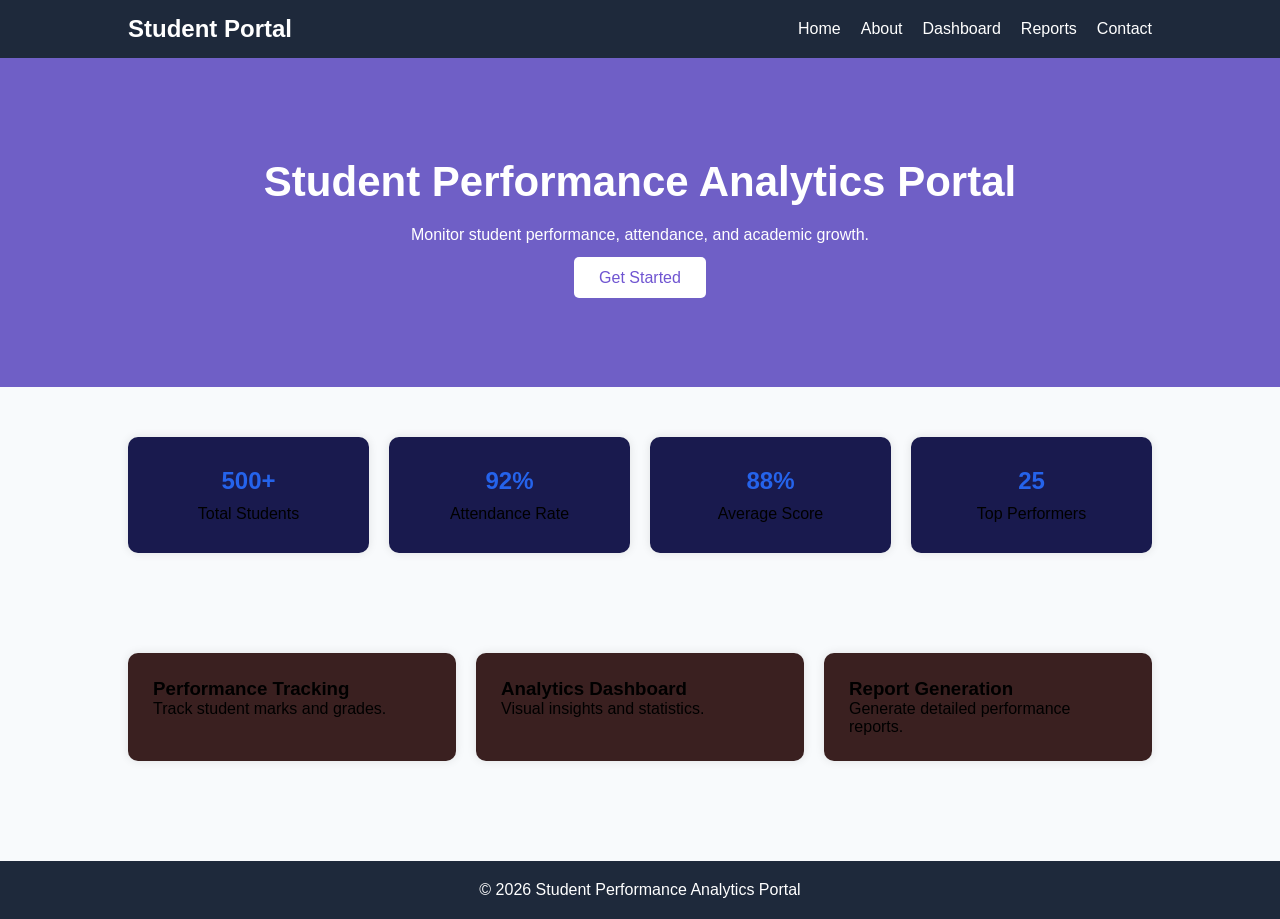
==== index.html @ edb5dfe8 "first commit" ====
<!DOCTYPE html>
<html lang="en">
<head>
<meta charset="UTF-8">
<meta name="viewport" content="width=device-width, initial-scale=1.0">
<title>Student Performance Analytics Portal</title>

<link rel="stylesheet" href="css/style.css">
</head>
<body>

<nav class="navbar">
    <div class="logo">Student Portal</div>

    <ul class="nav-links" id="navLinks">
        <li><a href="index.html">Home</a></li>
        <li><a href="about.html">About</a></li>
        <li><a href="dashboard.html">Dashboard</a></li>
        <li><a href="reports.html">Reports</a></li>
        <li><a href="contact.html">Contact</a></li>
    </ul>

    <div class="menu-toggle" onclick="toggleMenu()">
        ☰
    </div>
</nav>

<section class="hero">
    <h1>Student Performance Analytics Portal</h1>
    <p>Monitor student performance, attendance, and academic growth.</p>
    <a href="dashboard.html" class="btn">Get Started</a>
</section>

<section class="stats">
    <div class="card">
        <h2>500+</h2>
        <p>Total Students</p>
    </div>

    <div class="card">
        <h2>92%</h2>
        <p>Attendance Rate</p>
    </div>

    <div class="card">
        <h2>88%</h2>
        <p>Average Score</p>
    </div>

    <div class="card">
        <h2>25</h2>
        <p>Top Performers</p>
    </div>
</section>

<section class="features">

    <div class="feature-box">
        <h3>Performance Tracking</h3>
        <p>Track student marks and grades.</p>
    </div>

    <div class="feature-box">
        <h3>Analytics Dashboard</h3>
        <p>Visual insights and statistics.</p>
    </div>

    <div class="feature-box">
        <h3>Report Generation</h3>
        <p>Generate detailed performance reports.</p>
    </div>

</section>

<footer>
    <p>© 2026 Student Performance Analytics Portal</p>
</footer>

<script src="js/script.js"></script>

</body>
</html>
---- css/style.css ----
*{
    margin:0;
    padding:0;
    box-sizing:border-box;
    font-family:Arial, sans-serif;
}

body{
    background:#f8fafc;
}

.navbar{
    display:flex;
    justify-content:space-between;
    align-items:center;
    padding:15px 10%;
    background:#1e293b;
}

.logo{
    color:white;
    font-size:24px;
    font-weight:bold;
}

.nav-links{
    display:flex;
    list-style:none;
}

.nav-links li{
    margin-left:20px;
}

.nav-links a{
    color:white;
    text-decoration:none;
}

.menu-toggle{
    display:none;
    color:white;
    font-size:28px;
    cursor:pointer;
}

.hero{
    text-align:center;
    padding:100px 20px;
    background:#6f5fc6;
    color:white;
}

.hero h1{
    font-size:42px;
    margin-bottom:20px;
}

.hero p{
    margin-bottom:25px;
}

.btn{
    background:white;
    color:#6f54d1;
    padding:12px 25px;
    border-radius:5px;
    text-decoration:none;
}

.stats{
    display:grid;
    grid-template-columns:repeat(auto-fit,minmax(220px,1fr));
    gap:20px;
    padding:50px 10%;
}

.card{
    background:rgb(25, 26, 78);
    padding:30px;
    text-align:center;
    border-radius:10px;
    box-shadow:0 0 10px rgba(0,0,0,0.1);
}

.card h2{
    color:#2563eb;
    margin-bottom:10px;
}

.features{
    display:grid;
    grid-template-columns:repeat(auto-fit,minmax(250px,1fr));
    gap:20px;
    padding:50px 10%;
}

.feature-box{
    background:rgb(58, 32, 32);
    padding:25px;
    border-radius:10px;
    box-shadow:0 0 10px rgba(0,0,0,0.1);
}

footer{
    background:#1e293b;
    color:white;
    text-align:center;
    padding:20px;
    margin-top:50px;
}

table{
    width:100%;
    border-collapse:collapse;
    margin-top:20px;
}

table th,
table td{
    border:1px solid #ddd;
    padding:12px;
}

table th{
    background:#2563eb;
    color:white;
}

.form-container{
    width:90%;
    max-width:600px;
    margin:30px auto;
    background:white;
    padding:30px;
    border-radius:10px;
}

input,
textarea,
select{
    width:100%;
    padding:10px;
    margin:10px 0;
}

button{
    background:#381a68;
    color:white;
    border:none;
    padding:12px 20px;
    cursor:pointer;
}

.dashboard-cards{
    display:grid;
    grid-template-columns:repeat(auto-fit,minmax(200px,1fr));
    gap:20px;
    padding:30px;
}

.dashboard-card{
    background:white;
    padding:25px;
    border-radius:10px;
    text-align:center;
    box-shadow:0 0 10px rgba(0,0,0,0.1);
}

@media(max-width:768px){

    .nav-links{
        display:none;
        flex-direction:column;
        position:absolute;
        top:60px;
        left:0;
        width:100%;
        background:#1e293b;
    }

    .nav-links.active{
        display:flex;
    }

    .nav-links li{
        margin:15px 0;
        text-align:center;
    }

    .menu-toggle{
        display:block;
    }

    .hero h1{
        font-size:30px;
    }
}
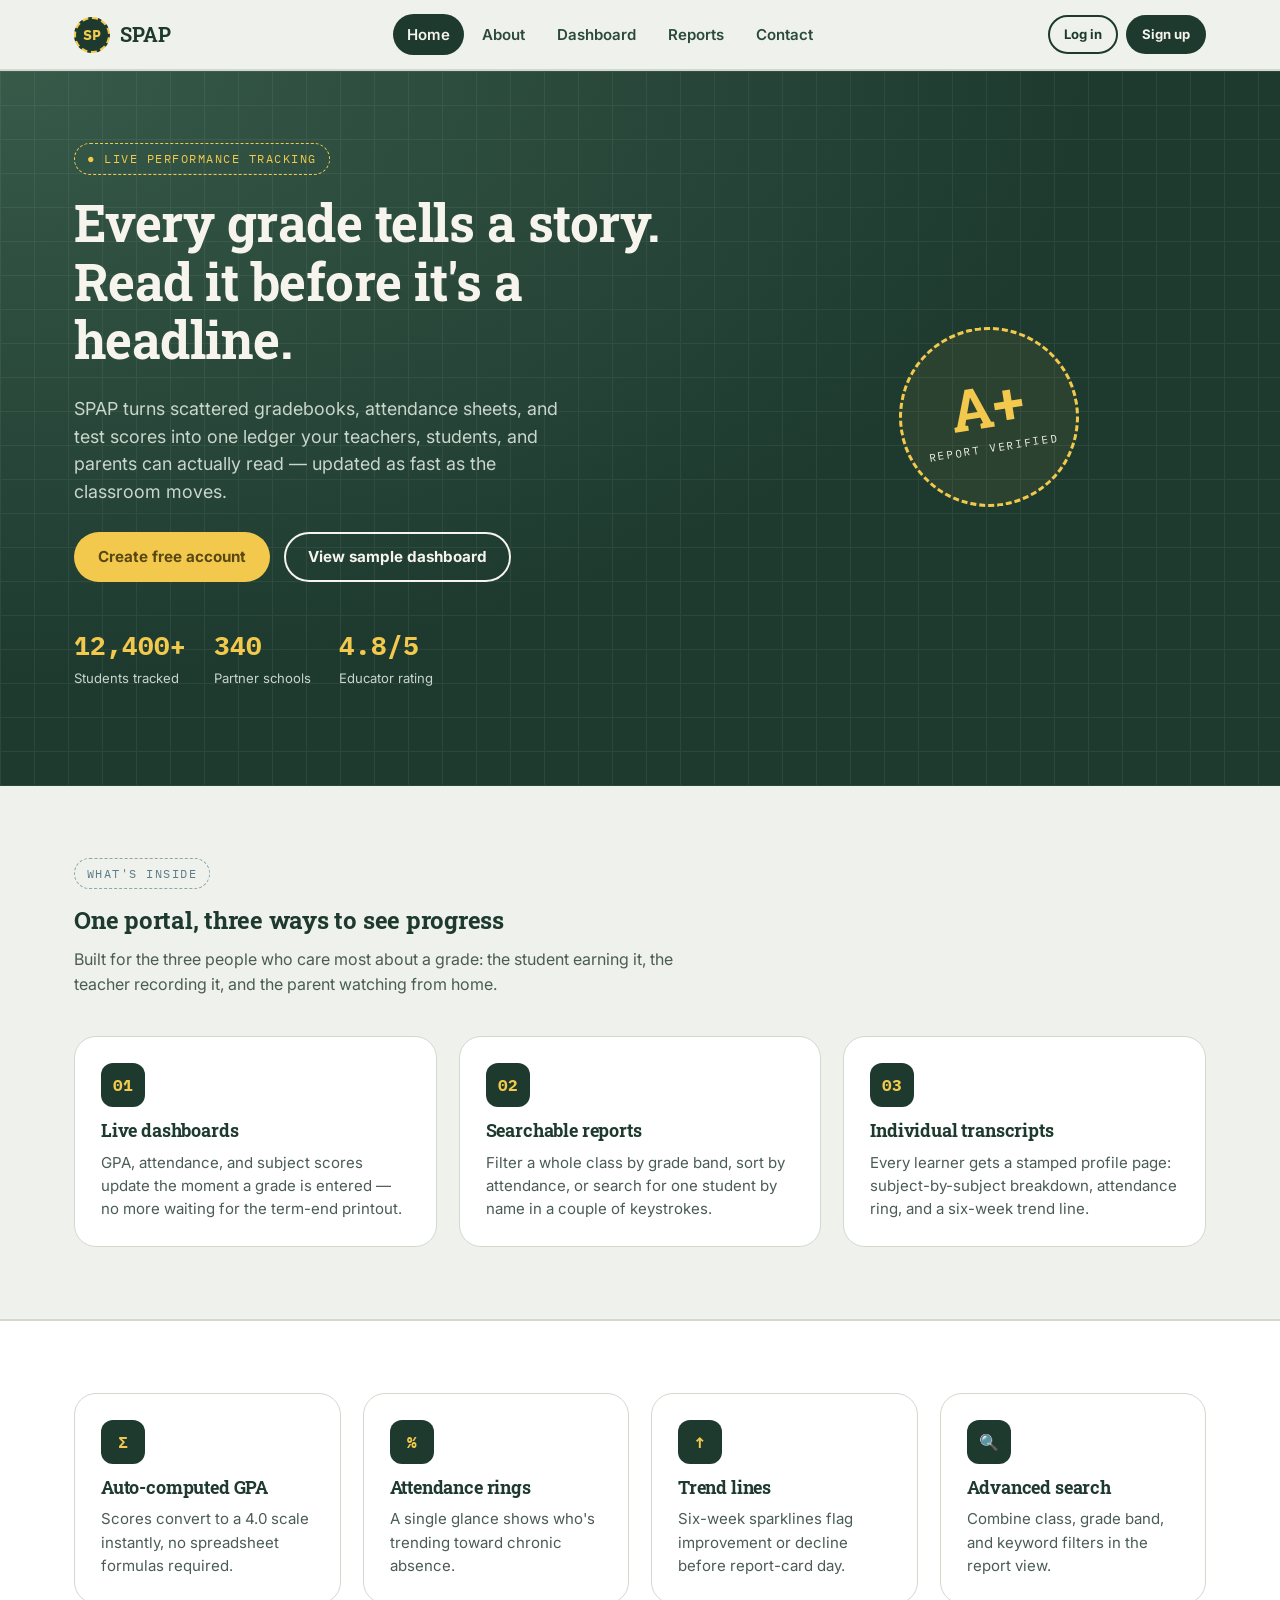
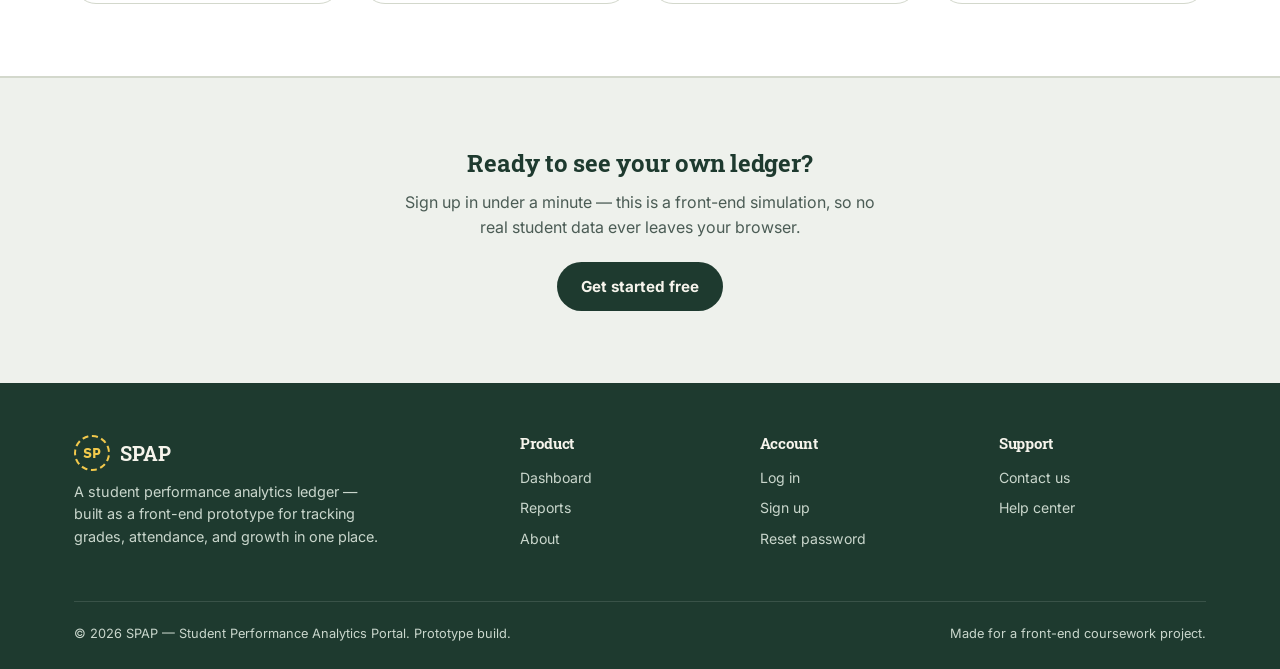
==== commit f350a711: "add git push commands for initial setup" ====
--- a/index.html
+++ b/index.html
@@ -3,80 +3,475 @@
 <head>
 <meta charset="UTF-8">
 <meta name="viewport" content="width=device-width, initial-scale=1.0">
-<title>Student Performance Analytics Portal</title>
-
-<link rel="stylesheet" href="css/style.css">
+<title>SPAP — Student Performance Analytics Portal</title>
+<link rel="preconnect" href="https://fonts.googleapis.com">
+<link href="https://fonts.googleapis.com/css2?family=Roboto+Slab:wght@500;700&family=Inter:wght@400;500;600;700&family=IBM+Plex+Mono:wght@500;700&display=swap" rel="stylesheet">
+<link rel="stylesheet" href="style.css">
 </head>
 <body>
 
-<nav class="navbar">
-    <div class="logo">Student Portal</div>
-
-    <ul class="nav-links" id="navLinks">
-        <li><a href="index.html">Home</a></li>
-        <li><a href="about.html">About</a></li>
-        <li><a href="dashboard.html">Dashboard</a></li>
-        <li><a href="reports.html">Reports</a></li>
-        <li><a href="contact.html">Contact</a></li>
+<!-- ============================== NAV ============================== -->
+<nav class="site-nav">
+  <div class="nav-inner">
+    <a href="#/home" class="brand"><span class="brand-mark">SP</span> SPAP</a>
+
+    <ul class="nav-links" id="nav-links">
+      <li><a href="#/home" data-route="home">Home</a></li>
+      <li><a href="#/about" data-route="about">About</a></li>
+      <li><a href="#/dashboard" data-route="dashboard">Dashboard</a></li>
+      <li><a href="#/report" data-route="report">Reports</a></li>
+      <li><a href="#/contact" data-route="contact">Contact</a></li>
     </ul>
 
-    <div class="menu-toggle" onclick="toggleMenu()">
-        ☰
-    </div>
+    <div class="nav-actions">
+      <div class="nav-user" id="nav-user" style="display:none;">
+        <div class="nav-avatar" id="nav-avatar-initials">DU</div>
+        <span style="font-weight:600; font-size:.9rem;">Hi, <span id="nav-user-name">Student</span></span>
+        <button class="btn btn-outline btn-sm" id="logout-btn">Log out</button>
+      </div>
+      <div id="nav-guest" style="display:flex; gap:8px;">
+        <a href="#/login" class="btn btn-outline btn-sm">Log in</a>
+        <a href="#/register" class="btn btn-dark btn-sm">Sign up</a>
+      </div>
+      <button class="hamburger" id="hamburger-btn" aria-label="Toggle menu"><span></span><span></span><span></span></button>
+    </div>
+  </div>
 </nav>
 
-<section class="hero">
-    <h1>Student Performance Analytics Portal</h1>
-    <p>Monitor student performance, attendance, and academic growth.</p>
-    <a href="dashboard.html" class="btn">Get Started</a>
-</section>
-
-<section class="stats">
-    <div class="card">
-        <h2>500+</h2>
-        <p>Total Students</p>
-    </div>
-
-    <div class="card">
-        <h2>92%</h2>
-        <p>Attendance Rate</p>
-    </div>
-
-    <div class="card">
-        <h2>88%</h2>
-        <p>Average Score</p>
-    </div>
-
-    <div class="card">
-        <h2>25</h2>
-        <p>Top Performers</p>
-    </div>
-</section>
-
-<section class="features">
-
-    <div class="feature-box">
-        <h3>Performance Tracking</h3>
-        <p>Track student marks and grades.</p>
-    </div>
-
-    <div class="feature-box">
-        <h3>Analytics Dashboard</h3>
-        <p>Visual insights and statistics.</p>
-    </div>
-
-    <div class="feature-box">
-        <h3>Report Generation</h3>
-        <p>Generate detailed performance reports.</p>
-    </div>
-
-</section>
-
-<footer>
-    <p>© 2026 Student Performance Analytics Portal</p>
+<main>
+
+<!-- ============================== HOME ============================== -->
+<section class="view" id="view-home">
+  <div class="hero">
+    <div class="container hero-inner">
+      <div>
+        <span class="eyebrow">● Live performance tracking</span>
+        <h1>Every grade tells a story.<br>Read it before it's a headline.</h1>
+        <p class="lead">SPAP turns scattered gradebooks, attendance sheets, and test scores into one ledger your teachers, students, and parents can actually read — updated as fast as the classroom moves.</p>
+        <div class="hero-cta">
+          <a href="#/register" class="btn btn-primary">Create free account</a>
+          <a href="#/dashboard" class="btn btn-outline light">View sample dashboard</a>
+        </div>
+        <div class="hero-stats">
+          <div class="hero-stat"><b>12,400+</b><span>Students tracked</span></div>
+          <div class="hero-stat"><b>340</b><span>Partner schools</span></div>
+          <div class="hero-stat"><b>4.8/5</b><span>Educator rating</span></div>
+        </div>
+      </div>
+      <div>
+        <div class="stamp"><b>A+</b><span>Report Verified</span></div>
+      </div>
+    </div>
+  </div>
+
+  <section class="section">
+    <div class="container">
+      <div class="section-head">
+        <span class="eyebrow">What's inside</span>
+        <h2>One portal, three ways to see progress</h2>
+        <p style="color:#4B5C55;">Built for the three people who care most about a grade: the student earning it, the teacher recording it, and the parent watching from home.</p>
+      </div>
+      <div class="grid grid-3">
+        <div class="card">
+          <div class="icon-badge">01</div>
+          <h3>Live dashboards</h3>
+          <p>GPA, attendance, and subject scores update the moment a grade is entered — no more waiting for the term-end printout.</p>
+        </div>
+        <div class="card">
+          <div class="icon-badge">02</div>
+          <h3>Searchable reports</h3>
+          <p>Filter a whole class by grade band, sort by attendance, or search for one student by name in a couple of keystrokes.</p>
+        </div>
+        <div class="card">
+          <div class="icon-badge">03</div>
+          <h3>Individual transcripts</h3>
+          <p>Every learner gets a stamped profile page: subject-by-subject breakdown, attendance ring, and a six-week trend line.</p>
+        </div>
+      </div>
+    </div>
+  </section>
+
+  <section class="section section-alt">
+    <div class="container">
+      <div class="grid grid-4">
+        <div class="card"><div class="icon-badge">Σ</div><h3>Auto-computed GPA</h3><p>Scores convert to a 4.0 scale instantly, no spreadsheet formulas required.</p></div>
+        <div class="card"><div class="icon-badge">%</div><h3>Attendance rings</h3><p>A single glance shows who's trending toward chronic absence.</p></div>
+        <div class="card"><div class="icon-badge">↑</div><h3>Trend lines</h3><p>Six-week sparklines flag improvement or decline before report-card day.</p></div>
+        <div class="card"><div class="icon-badge">🔍</div><h3>Advanced search</h3><p>Combine class, grade band, and keyword filters in the report view.</p></div>
+      </div>
+    </div>
+  </section>
+
+  <section class="section">
+    <div class="container text-center">
+      <h2>Ready to see your own ledger?</h2>
+      <p style="color:#4B5C55; max-width:50ch; margin:0 auto 22px;">Sign up in under a minute — this is a front-end simulation, so no real student data ever leaves your browser.</p>
+      <a href="#/register" class="btn btn-dark">Get started free</a>
+    </div>
+  </section>
+</section>
+
+<!-- ============================== ABOUT ============================== -->
+<section class="view" id="view-about">
+  <div class="about-hero">
+    <div class="container">
+      <span class="eyebrow">About SPAP</span>
+      <h1 style="max-width:20ch;">Built by people who were tired of report cards arriving too late to matter</h1>
+      <p style="color:var(--chalk-dim); max-width:56ch;">SPAP started as a classroom spreadsheet that grew up. Today it's a lightweight analytics layer schools use to turn raw scores into a running conversation about student growth.</p>
+    </div>
+  </div>
+
+  <section class="section">
+    <div class="container grid grid-2">
+      <div>
+        <span class="badge-eyebrow">Our approach</span>
+        <h2>Three principles guide every feature</h2>
+        <div class="value-row"><span class="num">01</span><div><h3 style="margin-bottom:4px;">Show, don't archive</h3><p style="margin:0;color:#4B5C55;">Data that only lives in a filing cabinet can't help anyone. Every score surfaces somewhere a teacher or student will actually look.</p></div></div>
+        <div class="value-row"><span class="num">02</span><div><h3 style="margin-bottom:4px;">Context over raw numbers</h3><p style="margin:0;color:#4B5C55;">An 82% means little alone. Trend lines and class rank give every score a story.</p></div></div>
+        <div class="value-row"><span class="num">03</span><div><h3 style="margin-bottom:4px;">Private by default</h3><p style="margin:0;color:#4B5C55;">This prototype keeps everything in your own browser's local storage — nothing is sent anywhere.</p></div></div>
+      </div>
+      <div>
+        <span class="badge-eyebrow">How the ledger came together</span>
+        <h2>Project timeline</h2>
+        <ul class="timeline">
+          <li><strong>Week 1 — Structure.</strong> Static layouts for home, about, dashboard, reports, and contact.</li>
+          <li><strong>Week 2 — Interaction.</strong> Working login form, validated inputs, dynamic cards, searchable tables.</li>
+          <li><strong>Week 3 — Depth.</strong> Registration, password recovery, per-student profiles, sorting, and animation polish.</li>
+        </ul>
+      </div>
+    </div>
+  </section>
+
+  <section class="section section-alt">
+    <div class="container grid grid-3">
+      <div class="card"><div class="icon-badge">🎓</div><h3>For students</h3><p>See exactly where a grade stands and which subject needs the next study session.</p></div>
+      <div class="card"><div class="icon-badge">🧑‍🏫</div><h3>For teachers</h3><p>Spot the whole class's trend at a glance instead of scrolling a spreadsheet.</p></div>
+      <div class="card"><div class="icon-badge">👪</div><h3>For families</h3><p>A shared, always-current view replaces the once-a-term phone call home.</p></div>
+    </div>
+  </section>
+</section>
+
+<!-- ============================== DASHBOARD ============================== -->
+<section class="view" id="view-dashboard">
+  <div class="container">
+    <div class="page-header">
+      <div>
+        <span class="badge-eyebrow">Student dashboard</span>
+        <h1>Welcome back, <span id="dash-welcome-name">Student</span></h1>
+        <p class="sub">Here's how this term is tracking so far.</p>
+      </div>
+      <div class="grade-stamp" id="dash-grade-stamp">A</div>
+    </div>
+
+    <div class="grid grid-4" id="dash-stat-grid"></div>
+
+    <div class="dash-grid">
+      <div class="card">
+        <h3 style="margin-bottom:16px;">Subject breakdown</h3>
+        <div id="dash-subject-list"></div>
+      </div>
+      <div class="card">
+        <h3 style="margin-bottom:16px;">Recent activity</h3>
+        <table class="data-table" style="min-width:auto;">
+          <tbody id="dash-activity-body"></tbody>
+        </table>
+      </div>
+    </div>
+
+    <div style="margin:26px 0 60px; text-align:right;">
+      <a href="#/report" class="btn btn-outline">View full class report →</a>
+    </div>
+  </div>
+</section>
+
+<!-- ============================== REPORT ============================== -->
+<section class="view" id="view-report">
+  <div class="container">
+    <div class="page-header">
+      <div>
+        <span class="badge-eyebrow">Performance report</span>
+        <h1>Class ledger</h1>
+        <p class="sub" id="report-count">Loading students…</p>
+      </div>
+    </div>
+
+    <div class="toolbar">
+      <div class="search-box">
+        <input type="text" id="report-search" placeholder="Search by student name or class…" aria-label="Search students">
+      </div>
+      <select id="report-class-filter" class="filter-select" aria-label="Filter by class">
+        <option value="all">All classes</option>
+      </select>
+    </div>
+
+    <div class="table-wrap">
+      <table class="data-table" id="report-table">
+        <thead>
+          <tr>
+            <th data-key="rank">Rank <span class="arrow">↕</span></th>
+            <th data-key="name">Student <span class="arrow">↕</span></th>
+            <th data-key="className">Class <span class="arrow">↕</span></th>
+            <th data-key="gpa">GPA <span class="arrow">↕</span></th>
+            <th data-key="avg">Average <span class="arrow">↕</span></th>
+            <th data-key="attendance">Attendance <span class="arrow">↕</span></th>
+          </tr>
+        </thead>
+        <tbody id="report-table-body"></tbody>
+      </table>
+      <div class="empty-state" id="report-empty" style="display:none;">
+        <h3>No students match your search</h3>
+        <p>Try a different name, or clear the class filter.</p>
+      </div>
+    </div>
+    <p style="color:#7A8B83; font-size:.85rem; margin:14px 0 60px;">Tip: click any row to open that student's full profile. Click a column header to sort.</p>
+  </div>
+</section>
+
+<!-- ============================== PROFILE ============================== -->
+<section class="view" id="view-profile">
+  <div class="container">
+    <button class="btn btn-outline btn-sm" id="profile-back-btn" style="margin-top:24px;">← Back to report</button>
+
+    <div class="profile-header">
+      <div class="profile-avatar" id="profile-avatar-initials">AK</div>
+      <div class="profile-meta">
+        <h2 id="profile-name">Student Name</h2>
+        <p class="sub" id="profile-meta-sub">Class · ID</p>
+      </div>
+      <span class="pill pill-good mono" id="profile-gpa-badge" style="font-size:.9rem; padding:8px 16px;">GPA 0.00</span>
+      <div class="grade-stamp" id="profile-grade-stamp" style="background:rgba(255,255,255,0.08); color:var(--chalk-yellow);">A</div>
+    </div>
+
+    <div class="dash-grid">
+      <div class="card">
+        <h3 style="margin-bottom:16px;">Subject performance</h3>
+        <div id="profile-subject-list"></div>
+      </div>
+      <div class="card" style="display:flex; flex-direction:column; gap:26px;">
+        <div>
+          <h3 style="margin-bottom:10px;">Attendance</h3>
+          <div class="ring-wrap">
+            <svg width="140" height="140" viewBox="0 0 140 140">
+              <circle cx="70" cy="70" r="52" fill="none" stroke="var(--paper-line)" stroke-width="12"/>
+              <circle id="profile-ring-fg" cx="70" cy="70" r="52" fill="none" stroke="var(--grade-good)" stroke-width="12" stroke-linecap="round"/>
+            </svg>
+            <div class="ring-value" id="profile-ring-value">0%</div>
+            <div class="ring-label">present this term</div>
+          </div>
+        </div>
+        <div>
+          <h3 style="margin-bottom:10px;">6-week trend</h3>
+          <svg width="100%" viewBox="0 0 240 60" preserveAspectRatio="xMidYMid meet" id="profile-sparkline"></svg>
+        </div>
+      </div>
+    </div>
+    <div style="height:60px;"></div>
+  </div>
+</section>
+
+<!-- ============================== CONTACT ============================== -->
+<section class="view" id="view-contact">
+  <div class="container section">
+    <div class="section-head">
+      <span class="eyebrow">Get in touch</span>
+      <h1>Questions about your ledger?</h1>
+      <p style="color:#4B5C55;">Whether you're a teacher onboarding a class or a parent with a question about a grade, send a note and we'll route it to the right desk.</p>
+    </div>
+
+    <div class="contact-grid">
+      <div>
+        <div class="contact-info-item">
+          <div class="icon-badge">✉</div>
+          <div><h3 style="margin-bottom:2px;">Email</h3><p style="margin:0;color:#4B5C55;">support@spap-portal.edu</p></div>
+        </div>
+        <div class="contact-info-item">
+          <div class="icon-badge">☎</div>
+          <div><h3 style="margin-bottom:2px;">Phone</h3><p style="margin:0;color:#4B5C55;">+92 300 000 0000 (Mon–Fri, 9am–5pm)</p></div>
+        </div>
+        <div class="contact-info-item">
+          <div class="icon-badge">⌂</div>
+          <div><h3 style="margin-bottom:2px;">Office</h3><p style="margin:0;color:#4B5C55;">Block C, Education Tower, Rawalpindi, Punjab</p></div>
+        </div>
+      </div>
+
+      <form class="card" id="contact-form" novalidate>
+        <div class="field" id="contact-name-field">
+          <label for="contact-name">Full name</label>
+          <input type="text" id="contact-name" placeholder="Your name">
+          <div class="error-msg">Enter your name.</div>
+        </div>
+        <div class="field" id="contact-email-field">
+          <label for="contact-email">Email address</label>
+          <input type="email" id="contact-email" placeholder="you@example.com">
+          <div class="error-msg">Enter a valid email address.</div>
+        </div>
+        <div class="field" id="contact-message-field">
+          <label for="contact-message">Message</label>
+          <textarea id="contact-message" placeholder="How can we help?"></textarea>
+          <div class="error-msg">Message should be at least 10 characters.</div>
+        </div>
+        <button type="submit" class="btn btn-dark btn-block">Send message</button>
+      </form>
+    </div>
+  </div>
+</section>
+
+<!-- ============================== LOGIN ============================== -->
+<section class="view" id="view-login">
+  <div class="auth-wrap">
+    <div class="auth-card">
+      <div class="stamp-mini">SP</div>
+      <h2>Log in to your ledger</h2>
+      <p style="color:#5B6C64; font-size:.9rem; margin-bottom:22px;">Use <strong>demo@spap.edu</strong> / <strong>Demo1234</strong> to explore, or create your own account.</p>
+
+      <form id="login-form" novalidate>
+        <div class="field" id="login-email-field">
+          <label for="login-email">Email address</label>
+          <input type="email" id="login-email" placeholder="you@example.com" autocomplete="username">
+          <div class="error-msg">Enter a valid email address.</div>
+        </div>
+        <div class="field" id="login-password-field">
+          <label for="login-password">Password</label>
+          <div class="input-row">
+            <input type="password" id="login-password" placeholder="••••••••" autocomplete="current-password">
+            <button type="button" class="toggle-pass">Show</button>
+          </div>
+          <div class="error-msg">Password must be at least 6 characters.</div>
+        </div>
+        <div class="form-foot">
+          <label class="checkbox-row"><input type="checkbox" id="login-remember"> Remember me</label>
+          <a href="#/forgot" style="color:var(--slate); font-weight:600;">Forgot password?</a>
+        </div>
+        <button type="submit" class="btn btn-primary btn-block" style="margin-top:20px;">Log in</button>
+      </form>
+      <p class="auth-switch">New here? <a href="#/register">Create an account</a></p>
+    </div>
+  </div>
+</section>
+
+<!-- ============================== REGISTER ============================== -->
+<section class="view" id="view-register">
+  <div class="auth-wrap">
+    <div class="auth-card">
+      <div class="stamp-mini">SP</div>
+      <h2>Create your account</h2>
+      <p style="color:#5B6C64; font-size:.9rem; margin-bottom:22px;">Takes less than a minute. All data stays in this browser.</p>
+
+      <form id="register-form" novalidate>
+        <div class="field" id="register-name-field">
+          <label for="register-name">Full name</label>
+          <input type="text" id="register-name" placeholder="Your name" autocomplete="name">
+          <div class="error-msg">Enter your full name.</div>
+        </div>
+        <div class="field" id="register-email-field">
+          <label for="register-email">Email address</label>
+          <input type="email" id="register-email" placeholder="you@example.com" autocomplete="username">
+          <div class="error-msg">Enter a valid email address.</div>
+        </div>
+        <div class="field" id="register-password-field">
+          <label for="register-password">Password</label>
+          <div class="input-row">
+            <input type="password" id="register-password" placeholder="At least 6 characters" autocomplete="new-password">
+            <button type="button" class="toggle-pass">Show</button>
+          </div>
+          <div class="strength-meter" id="register-strength"><span></span><span></span><span></span><span></span></div>
+          <div class="error-msg">Password must be at least 6 characters.</div>
+        </div>
+        <div class="field" id="register-confirm-field">
+          <label for="register-confirm">Confirm password</label>
+          <input type="password" id="register-confirm" placeholder="Repeat password" autocomplete="new-password">
+          <div class="error-msg">Passwords do not match.</div>
+        </div>
+        <button type="submit" class="btn btn-primary btn-block" style="margin-top:6px;">Create account</button>
+      </form>
+      <p class="auth-switch">Already registered? <a href="#/login">Log in</a></p>
+    </div>
+  </div>
+</section>
+
+<!-- ============================== FORGOT PASSWORD ============================== -->
+<section class="view" id="view-forgot">
+  <div class="auth-wrap">
+    <div class="auth-card">
+      <div class="stamp-mini">?</div>
+      <h2>Reset your password</h2>
+      <p style="color:#5B6C64; font-size:.9rem; margin-bottom:22px;">Enter the email on your account and we'll simulate sending reset instructions.</p>
+
+      <form id="forgot-form" novalidate>
+        <div class="field" id="forgot-email-field">
+          <label for="forgot-email">Email address</label>
+          <input type="email" id="forgot-email" placeholder="you@example.com">
+          <div class="error-msg">Enter a valid email address.</div>
+        </div>
+        <button type="submit" class="btn btn-primary btn-block">Send reset instructions</button>
+      </form>
+      <p class="auth-switch">Remembered it after all? <a href="#/login">Back to log in</a></p>
+    </div>
+  </div>
+</section>
+
+<!-- ============================== RESET PASSWORD ============================== -->
+<section class="view" id="view-reset">
+  <div class="auth-wrap">
+    <div class="auth-card">
+      <div class="stamp-mini">✓</div>
+      <h2>Choose a new password</h2>
+      <p style="color:#5B6C64; font-size:.9rem; margin-bottom:22px;">This simulates the screen a reset-link would open.</p>
+
+      <form id="reset-form" novalidate>
+        <div class="field" id="reset-password-field">
+          <label for="reset-password">New password</label>
+          <div class="input-row">
+            <input type="password" id="reset-password" placeholder="At least 6 characters">
+            <button type="button" class="toggle-pass">Show</button>
+          </div>
+          <div class="strength-meter" id="reset-strength"><span></span><span></span><span></span><span></span></div>
+          <div class="error-msg">Password must be at least 6 characters.</div>
+        </div>
+        <div class="field" id="reset-confirm-field">
+          <label for="reset-confirm">Confirm new password</label>
+          <input type="password" id="reset-confirm" placeholder="Repeat password">
+          <div class="error-msg">Passwords do not match.</div>
+        </div>
+        <button type="submit" class="btn btn-primary btn-block">Update password</button>
+      </form>
+      <p class="auth-switch"><a href="#/login">Back to log in</a></p>
+    </div>
+  </div>
+</section>
+
+</main>
+
+<!-- ============================== FOOTER ============================== -->
+<footer class="site-footer">
+  <div class="container">
+    <div class="footer-grid">
+      <div class="footer-brand">
+        <div class="brand" style="color:var(--chalk); margin-bottom:10px;"><span class="brand-mark">SP</span> SPAP</div>
+        <p>A student performance analytics ledger — built as a front-end prototype for tracking grades, attendance, and growth in one place.</p>
+      </div>
+      <div>
+        <h4>Product</h4>
+        <ul><li><a href="#/dashboard">Dashboard</a></li><li><a href="#/report">Reports</a></li><li><a href="#/about">About</a></li></ul>
+      </div>
+      <div>
+        <h4>Account</h4>
+        <ul><li><a href="#/login">Log in</a></li><li><a href="#/register">Sign up</a></li><li><a href="#/forgot">Reset password</a></li></ul>
+      </div>
+      <div>
+        <h4>Support</h4>
+        <ul><li><a href="#/contact">Contact us</a></li><li><a href="#/home">Help center</a></li></ul>
+      </div>
+    </div>
+    <div class="footer-bottom">
+      <span>© <span id="year"></span> SPAP — Student Performance Analytics Portal. Prototype build.</span>
+      <span>Made for a front-end coursework project.</span>
+    </div>
+  </div>
 </footer>
 
-<script src="js/script.js"></script>
-
+<div id="toast-region" aria-live="polite"></div>
+
+<script src="java.js"></script>
 </body>
-</html>+</html>
--- a/style.css
+++ b/style.css
@@ -0,0 +1,413 @@
+/* ==========================================================================
+   Student Performance Analytics Portal (SPAP)
+   Design language: "The Ledger" — a chalkboard-and-report-card motif.
+   ========================================================================== */
+
+:root{
+  /* -- color tokens -- */
+  --ink:          #1E3A2F;   /* chalkboard deep green */
+  --ink-soft:     #2C4A3C;   /* chalkboard, lighter panel */
+  --ink-softer:   #375A49;
+  --paper:        #EEF1EC;   /* pale sage paper */
+  --paper-raised: #FFFFFF;
+  --paper-line:   #D3D8CC;   /* ledger rule */
+  --chalk:        #F6F4EC;   /* chalk white */
+  --chalk-dim:    #C9D6CC;
+  --chalk-yellow: #F2C94C;   /* accent / CTA */
+  --chalk-yellow-ink:#5A4813;
+  --slate:        #5D7C88;   /* secondary accent / links */
+  --slate-dim:    #8CA6AE;
+  --grade-good:   #3E8E7E;
+  --grade-warn:   #C98A2C;
+  --grade-bad:    #B0503F;
+  --shadow-soft:  0 10px 30px rgba(30,58,47,0.10);
+  --shadow-lift:  0 16px 40px rgba(30,58,47,0.16);
+
+  /* -- type tokens -- */
+  --font-display: "Roboto Slab", Georgia, serif;
+  --font-body:    "Inter", -apple-system, Segoe UI, sans-serif;
+  --font-mono:    "IBM Plex Mono", "Courier New", monospace;
+
+  --radius-sm: 6px;
+  --radius-md: 12px;
+  --radius-lg: 22px;
+}
+
+*,*::before,*::after{ box-sizing:border-box; }
+html{ scroll-behavior:smooth; }
+body{
+  margin:0;
+  font-family:var(--font-body);
+  background:var(--paper);
+  color:var(--ink);
+  line-height:1.55;
+  -webkit-font-smoothing:antialiased;
+}
+img{ max-width:100%; display:block; }
+a{ color:inherit; text-decoration:none; }
+button{ font-family:inherit; cursor:pointer; }
+input,select,textarea{ font-family:inherit; font-size:1rem; }
+h1,h2,h3,h4{ font-family:var(--font-display); margin:0 0 .5em; line-height:1.15; letter-spacing:-0.01em; }
+p{ margin:0 0 1em; }
+.mono{ font-family:var(--font-mono); }
+
+:focus-visible{
+  outline:3px solid var(--chalk-yellow);
+  outline-offset:2px;
+}
+
+.container{
+  width:100%;
+  max-width:1180px;
+  margin:0 auto;
+  padding:0 24px;
+}
+
+/* ==========================================================================
+   Nav
+   ========================================================================== */
+.site-nav{
+  position:sticky; top:0; z-index:100;
+  background:rgba(238,241,236,0.92);
+  backdrop-filter:blur(8px);
+  border-bottom:2px solid var(--paper-line);
+}
+.nav-inner{
+  display:flex; align-items:center; justify-content:space-between;
+  padding:14px 24px; max-width:1180px; margin:0 auto;
+}
+.brand{ display:flex; align-items:center; gap:10px; font-family:var(--font-display); font-weight:700; font-size:1.25rem; }
+.brand-mark{
+  width:36px; height:36px; border-radius:50%;
+  background:var(--ink); color:var(--chalk-yellow);
+  display:flex; align-items:center; justify-content:center;
+  font-family:var(--font-mono); font-weight:700; font-size:.95rem;
+  border:2px dashed var(--chalk-yellow);
+}
+.nav-links{ display:flex; align-items:center; gap:4px; list-style:none; margin:0; padding:0; }
+.nav-links a{
+  display:inline-block; padding:9px 14px; border-radius:999px;
+  font-weight:600; font-size:.94rem; color:var(--ink-soft);
+  transition:background .18s ease, color .18s ease;
+}
+.nav-links a:hover{ background:var(--paper-raised); }
+.nav-links a.active{ background:var(--ink); color:var(--chalk); }
+.nav-actions{ display:flex; align-items:center; gap:10px; }
+.nav-user{ display:flex; align-items:center; gap:8px; }
+.nav-avatar{
+  width:32px; height:32px; border-radius:50%; background:var(--slate);
+  color:#fff; display:flex; align-items:center; justify-content:center;
+  font-size:.78rem; font-weight:700; font-family:var(--font-mono);
+}
+.hamburger{
+  display:none; flex-direction:column; gap:4px; background:none; border:none; padding:8px;
+}
+.hamburger span{ width:24px; height:2px; background:var(--ink); border-radius:2px; transition:.2s; }
+
+/* ==========================================================================
+   Buttons
+   ========================================================================== */
+.btn{
+  display:inline-flex; align-items:center; justify-content:center; gap:8px;
+  border-radius:999px; border:2px solid transparent; padding:11px 22px;
+  font-weight:700; font-size:.95rem; transition:transform .15s ease, box-shadow .15s ease, background .15s ease;
+  white-space:nowrap;
+}
+.btn:active{ transform:translateY(1px) scale(.99); }
+.btn-primary{ background:var(--chalk-yellow); color:var(--chalk-yellow-ink); }
+.btn-primary:hover{ box-shadow:var(--shadow-soft); transform:translateY(-2px); }
+.btn-dark{ background:var(--ink); color:var(--chalk); }
+.btn-dark:hover{ background:var(--ink-soft); transform:translateY(-2px); }
+.btn-outline{ background:transparent; border-color:var(--ink); color:var(--ink); }
+.btn-outline:hover{ background:var(--ink); color:var(--chalk); }
+.btn-outline.light{ border-color:var(--chalk); color:var(--chalk); }
+.btn-outline.light:hover{ background:var(--chalk); color:var(--ink); }
+.btn-block{ width:100%; }
+.btn-sm{ padding:7px 14px; font-size:.82rem; }
+.btn[disabled]{ opacity:.55; cursor:not-allowed; transform:none !important; }
+
+/* ==========================================================================
+   Views / routing / transitions
+   ========================================================================== */
+.view{ display:none; }
+.view.active{ display:block; animation:viewIn .38s ease both; }
+@keyframes viewIn{
+  from{ opacity:0; transform:translateY(14px); }
+  to{ opacity:1; transform:translateY(0); }
+}
+@media (prefers-reduced-motion:reduce){
+  .view.active{ animation:none; }
+  *{ scroll-behavior:auto !important; }
+}
+
+/* ==========================================================================
+   Hero (Home)
+   ========================================================================== */
+.hero{
+  background:radial-gradient(ellipse at top left, var(--ink-softer), var(--ink) 60%);
+  color:var(--chalk); position:relative; overflow:hidden;
+  padding:72px 0 96px;
+}
+.hero::before{
+  content:""; position:absolute; inset:0; opacity:.06; pointer-events:none;
+  background-image:repeating-linear-gradient(0deg, #fff 0 1px, transparent 1px 34px),
+                    repeating-linear-gradient(90deg, #fff 0 1px, transparent 1px 34px);
+}
+.hero-inner{ position:relative; display:grid; grid-template-columns:1.2fr .8fr; gap:48px; align-items:center; }
+.eyebrow{
+  display:inline-flex; align-items:center; gap:8px; font-family:var(--font-mono);
+  font-size:.78rem; letter-spacing:.12em; text-transform:uppercase; color:var(--chalk-yellow);
+  border:1px dashed var(--chalk-yellow); padding:5px 12px; border-radius:999px; margin-bottom:18px;
+}
+.hero h1{ font-size:clamp(2.1rem, 4vw, 3.4rem); color:var(--chalk); }
+.hero p.lead{ color:var(--chalk-dim); font-size:1.12rem; max-width:46ch; }
+.hero-cta{ display:flex; gap:14px; margin-top:26px; flex-wrap:wrap; }
+.hero-stats{ display:flex; gap:28px; margin-top:44px; flex-wrap:wrap; }
+.hero-stat b{ display:block; font-family:var(--font-mono); font-size:1.6rem; color:var(--chalk-yellow); }
+.hero-stat span{ font-size:.82rem; color:var(--chalk-dim); }
+
+/* stamp motif — signature element */
+.stamp{
+  width:180px; height:180px; border-radius:50%; border:3px dashed var(--chalk-yellow);
+  display:flex; align-items:center; justify-content:center; flex-direction:column;
+  transform:rotate(-9deg); margin:0 auto; background:rgba(242,201,76,0.06);
+  animation:stampFloat 6s ease-in-out infinite;
+}
+.stamp b{ font-family:var(--font-display); font-size:3.6rem; color:var(--chalk-yellow); line-height:1; }
+.stamp span{ font-family:var(--font-mono); font-size:.68rem; letter-spacing:.16em; text-transform:uppercase; color:var(--chalk); margin-top:6px; }
+@keyframes stampFloat{ 0%,100%{ transform:rotate(-9deg) translateY(0); } 50%{ transform:rotate(-6deg) translateY(-8px); } }
+
+/* ==========================================================================
+   Sections / cards (shared)
+   ========================================================================== */
+.section{ padding:72px 0; }
+.section-tight{ padding:48px 0; }
+.section-head{ max-width:640px; margin-bottom:40px; }
+.section-head .eyebrow{ color:var(--slate); border-color:var(--slate-dim); background:none; }
+.section-alt{ background:var(--paper-raised); border-top:2px solid var(--paper-line); border-bottom:2px solid var(--paper-line); }
+
+.grid{ display:grid; gap:22px; }
+.grid-3{ grid-template-columns:repeat(3,1fr); }
+.grid-4{ grid-template-columns:repeat(4,1fr); }
+.grid-2{ grid-template-columns:repeat(2,1fr); }
+
+.card{
+  background:var(--paper-raised); border:1.5px solid var(--paper-line); border-radius:var(--radius-lg);
+  padding:26px; transition:transform .2s ease, box-shadow .2s ease, border-color .2s ease;
+}
+.card:hover{ transform:translateY(-4px); box-shadow:var(--shadow-soft); border-color:var(--slate-dim); }
+.card .icon-badge{
+  width:44px; height:44px; border-radius:12px; background:var(--ink); color:var(--chalk-yellow);
+  display:flex; align-items:center; justify-content:center; font-family:var(--font-mono); font-weight:700; margin-bottom:14px;
+}
+.card h3{ font-size:1.1rem; }
+.card p{ color:#4B5C55; font-size:.94rem; margin-bottom:0; }
+
+/* ==========================================================================
+   About page
+   ========================================================================== */
+.about-hero{ background:var(--ink); color:var(--chalk); padding:56px 0; }
+.value-row{ display:flex; gap:16px; align-items:flex-start; padding:18px 0; border-bottom:1px dashed var(--paper-line); }
+.value-row:last-child{ border-bottom:none; }
+.value-row .num{ font-family:var(--font-mono); color:var(--slate); font-weight:700; min-width:32px; }
+.timeline{ list-style:none; margin:0; padding:0; border-left:2px dashed var(--paper-line); }
+.timeline li{ position:relative; padding:0 0 26px 26px; }
+.timeline li::before{
+  content:""; position:absolute; left:-7px; top:4px; width:12px; height:12px; border-radius:50%;
+  background:var(--chalk-yellow); border:2px solid var(--ink);
+}
+
+/* ==========================================================================
+   Dashboard
+   ========================================================================== */
+.page-header{
+  padding:34px 0 8px; display:flex; justify-content:space-between; align-items:flex-end; flex-wrap:wrap; gap:14px;
+}
+.page-header h1{ font-size:1.9rem; }
+.page-header .sub{ color:#5B6C64; margin:0; }
+.stat-card{ position:relative; overflow:hidden; }
+.stat-card .stat-top{ display:flex; justify-content:space-between; align-items:flex-start; }
+.stat-card .stat-value{ font-family:var(--font-mono); font-size:2.1rem; font-weight:700; margin:8px 0 2px; }
+.stat-card .stat-label{ color:#5B6C64; font-size:.86rem; }
+.stat-trend{ font-family:var(--font-mono); font-size:.78rem; padding:3px 9px; border-radius:999px; font-weight:700; }
+.trend-up{ background:rgba(62,142,126,0.15); color:var(--grade-good); }
+.trend-down{ background:rgba(176,80,63,0.15); color:var(--grade-bad); }
+.trend-flat{ background:rgba(93,124,136,0.15); color:var(--slate); }
+.progress-track{ height:8px; background:var(--paper-line); border-radius:999px; overflow:hidden; margin-top:14px; }
+.progress-fill{ height:100%; background:var(--ink); border-radius:999px; width:0; transition:width 1s cubic-bezier(.22,.9,.3,1); }
+
+.dash-grid{ display:grid; grid-template-columns:2fr 1fr; gap:22px; margin-top:26px; }
+
+/* grade stamp badge (signature element reused) */
+.grade-stamp{
+  width:64px; height:64px; border-radius:50%; border:2.5px dashed currentColor;
+  display:flex; align-items:center; justify-content:center; font-family:var(--font-display); font-weight:700; font-size:1.3rem;
+  transform:rotate(-8deg); flex:none;
+}
+.grade-A{ color:var(--grade-good); } .grade-B{ color:var(--slate); } .grade-C{ color:var(--grade-warn); } .grade-D,.grade-F{ color:var(--grade-bad); }
+
+/* ==========================================================================
+   Tables / report
+   ========================================================================== */
+.toolbar{ display:flex; gap:12px; flex-wrap:wrap; align-items:center; margin:18px 0 22px; }
+.search-box{ position:relative; flex:1; min-width:220px; }
+.search-box input{
+  width:100%; padding:11px 14px 11px 38px; border-radius:999px; border:1.5px solid var(--paper-line);
+  background:var(--paper-raised);
+}
+.search-box::before{
+  content:"⌕"; position:absolute; left:14px; top:50%; transform:translateY(-50%); font-size:1.1rem; color:var(--slate-dim);
+}
+select.filter-select, .toolbar select{
+  padding:10px 14px; border-radius:999px; border:1.5px solid var(--paper-line); background:var(--paper-raised); color:var(--ink);
+}
+.table-wrap{ overflow-x:auto; border:1.5px solid var(--paper-line); border-radius:var(--radius-lg); background:var(--paper-raised); }
+table.data-table{ width:100%; border-collapse:collapse; min-width:640px; }
+.data-table th, .data-table td{ padding:14px 16px; text-align:left; border-bottom:1px solid var(--paper-line); font-size:.92rem; }
+.data-table th{
+  font-family:var(--font-mono); text-transform:uppercase; font-size:.72rem; letter-spacing:.08em; color:var(--slate);
+  cursor:pointer; user-select:none; white-space:nowrap;
+}
+.data-table th .arrow{ opacity:.35; margin-left:4px; }
+.data-table th.sorted .arrow{ opacity:1; color:var(--ink); }
+.data-table tbody tr{ transition:background .15s ease; }
+.data-table tbody tr:hover{ background:var(--paper); cursor:pointer; }
+.pill{ display:inline-flex; align-items:center; padding:3px 10px; border-radius:999px; font-family:var(--font-mono); font-size:.76rem; font-weight:700; }
+.pill-good{ background:rgba(62,142,126,0.15); color:var(--grade-good); }
+.pill-warn{ background:rgba(201,138,44,0.15); color:var(--grade-warn); }
+.pill-bad{ background:rgba(176,80,63,0.15); color:var(--grade-bad); }
+.name-cell{ display:flex; align-items:center; gap:10px; font-weight:600; }
+.mini-avatar{
+  width:32px; height:32px; border-radius:50%; background:var(--ink); color:var(--chalk-yellow);
+  display:flex; align-items:center; justify-content:center; font-family:var(--font-mono); font-size:.72rem; font-weight:700; flex:none;
+}
+.empty-state{ text-align:center; padding:48px 20px; color:#5B6C64; }
+
+/* ==========================================================================
+   Profile / report layout
+   ========================================================================== */
+.profile-header{
+  display:flex; gap:22px; align-items:center; background:var(--ink); color:var(--chalk);
+  border-radius:var(--radius-lg); padding:28px; margin-top:22px; flex-wrap:wrap;
+}
+.profile-avatar{
+  width:76px; height:76px; border-radius:50%; background:var(--chalk-yellow); color:var(--ink);
+  display:flex; align-items:center; justify-content:center; font-family:var(--font-mono); font-weight:700; font-size:1.5rem; flex:none;
+}
+.profile-meta{ flex:1; min-width:200px; }
+.profile-meta h2{ color:var(--chalk); margin-bottom:2px; }
+.profile-meta .sub{ color:var(--chalk-dim); font-size:.9rem; }
+.subject-row{ display:flex; align-items:center; gap:14px; padding:12px 0; border-bottom:1px dashed var(--paper-line); }
+.subject-row:last-child{ border-bottom:none; }
+.subject-row .subj-name{ width:110px; font-weight:600; font-size:.9rem; flex:none; }
+.subject-row .bar-track{ flex:1; height:10px; background:var(--paper-line); border-radius:999px; overflow:hidden; }
+.subject-row .bar-fill{ height:100%; border-radius:999px; background:var(--slate); width:0; transition:width 1.1s cubic-bezier(.22,.9,.3,1); }
+.subject-row .score{ font-family:var(--font-mono); font-weight:700; width:44px; text-align:right; flex:none; }
+
+.ring-wrap{ display:flex; align-items:center; justify-content:center; flex-direction:column; gap:6px; }
+.ring-wrap svg{ transform:rotate(-90deg); }
+.ring-value{ font-family:var(--font-mono); font-weight:700; font-size:1.5rem; margin-top:-96px; }
+.ring-label{ font-size:.78rem; color:#5B6C64; margin-top:60px; }
+
+/* ==========================================================================
+   Forms (auth + contact)
+   ========================================================================== */
+.auth-wrap{ min-height:70vh; display:flex; align-items:center; justify-content:center; padding:56px 24px; }
+.auth-card{
+  width:100%; max-width:420px; background:var(--paper-raised); border:1.5px solid var(--paper-line);
+  border-radius:var(--radius-lg); padding:36px; box-shadow:var(--shadow-soft);
+}
+.auth-card .stamp-mini{
+  width:52px; height:52px; border-radius:50%; border:2px dashed var(--ink); display:flex; align-items:center; justify-content:center;
+  font-family:var(--font-display); font-weight:700; color:var(--ink); margin-bottom:16px; transform:rotate(-8deg);
+}
+.field{ margin-bottom:18px; }
+.field label{ display:block; font-weight:600; font-size:.88rem; margin-bottom:6px; }
+.field .input-row{ position:relative; }
+.field input, .field select, .field textarea{
+  width:100%; padding:11px 14px; border-radius:var(--radius-sm); border:1.5px solid var(--paper-line);
+  background:var(--paper); transition:border-color .15s ease, box-shadow .15s ease;
+}
+.field textarea{ resize:vertical; min-height:110px; }
+.field input:focus, .field select:focus, .field textarea:focus{ border-color:var(--slate); outline:none; box-shadow:0 0 0 4px rgba(93,124,136,0.15); }
+.field.error input, .field.error textarea{ border-color:var(--grade-bad); box-shadow:0 0 0 4px rgba(176,80,63,0.12); }
+.field .error-msg{ display:none; color:var(--grade-bad); font-size:.8rem; margin-top:5px; font-weight:600; }
+.field.error .error-msg{ display:block; animation:shake .3s ease; }
+@keyframes shake{ 0%,100%{ transform:translateX(0); } 25%{ transform:translateX(-4px); } 75%{ transform:translateX(4px); } }
+.field .hint{ font-size:.78rem; color:#7A8B83; margin-top:5px; }
+.toggle-pass{ position:absolute; right:12px; top:50%; transform:translateY(-50%); background:none; border:none; font-size:.78rem; font-weight:700; color:var(--slate); padding:4px; }
+.form-foot{ display:flex; justify-content:space-between; align-items:center; margin-top:6px; font-size:.86rem; }
+.checkbox-row{ display:flex; align-items:center; gap:8px; font-size:.88rem; }
+.checkbox-row input{ width:auto; }
+.auth-switch{ text-align:center; margin-top:20px; font-size:.9rem; color:#5B6C64; }
+.auth-switch a{ color:var(--slate); font-weight:700; }
+.strength-meter{ display:flex; gap:4px; margin-top:8px; }
+.strength-meter span{ height:4px; flex:1; background:var(--paper-line); border-radius:2px; transition:background .2s ease; }
+
+/* ==========================================================================
+   Contact
+   ========================================================================== */
+.contact-grid{ display:grid; grid-template-columns:1fr 1fr; gap:40px; align-items:flex-start; }
+.contact-info-item{ display:flex; gap:14px; align-items:flex-start; margin-bottom:22px; }
+.contact-info-item .icon-badge{ margin-bottom:0; }
+
+/* ==========================================================================
+   Toast
+   ========================================================================== */
+#toast-region{ position:fixed; bottom:22px; right:22px; display:flex; flex-direction:column; gap:10px; z-index:1000; }
+.toast{
+  background:var(--ink); color:var(--chalk); padding:13px 20px; border-radius:var(--radius-md); font-size:.9rem; font-weight:600;
+  box-shadow:var(--shadow-lift); display:flex; align-items:center; gap:10px; animation:toastIn .25s ease both; max-width:320px;
+}
+.toast.success{ border-left:4px solid var(--grade-good); }
+.toast.error{ border-left:4px solid var(--grade-bad); }
+.toast.info{ border-left:4px solid var(--chalk-yellow); }
+@keyframes toastIn{ from{ opacity:0; transform:translateY(10px);} to{opacity:1; transform:translateY(0);} }
+
+/* ==========================================================================
+   Footer
+   ========================================================================== */
+.site-footer{ background:var(--ink); color:var(--chalk-dim); padding:52px 0 26px; margin-top:0; }
+.footer-grid{ display:grid; grid-template-columns:2fr 1fr 1fr 1fr; gap:32px; }
+.footer-grid h4{ color:var(--chalk); font-size:.95rem; margin-bottom:14px; }
+.footer-grid ul{ list-style:none; margin:0; padding:0; display:flex; flex-direction:column; gap:9px; font-size:.88rem; }
+.footer-grid ul a:hover{ color:var(--chalk-yellow); }
+.footer-bottom{ display:flex; justify-content:space-between; flex-wrap:wrap; gap:10px; margin-top:38px; padding-top:22px; border-top:1px solid rgba(255,255,255,0.12); font-size:.8rem; }
+.footer-brand p{ color:var(--chalk-dim); font-size:.9rem; max-width:34ch; }
+
+/* ==========================================================================
+   Utility
+   ========================================================================== */
+.text-center{ text-align:center; }
+.mt-0{ margin-top:0; } .mb-0{ margin-bottom:0; }
+.badge-eyebrow{ font-family:var(--font-mono); font-size:.72rem; letter-spacing:.1em; text-transform:uppercase; color:var(--slate); }
+
+/* ==========================================================================
+   Responsive
+   ========================================================================== */
+@media (max-width: 980px){
+  .grid-4{ grid-template-columns:repeat(2,1fr); }
+  .grid-3{ grid-template-columns:repeat(2,1fr); }
+  .dash-grid{ grid-template-columns:1fr; }
+  .hero-inner{ grid-template-columns:1fr; text-align:center; }
+  .hero-cta{ justify-content:center; }
+  .hero-stats{ justify-content:center; }
+  .stamp{ margin-top:20px; }
+  .contact-grid{ grid-template-columns:1fr; }
+  .footer-grid{ grid-template-columns:1fr 1fr; }
+}
+@media (max-width: 720px){
+  .hamburger{ display:flex; }
+  .nav-links{
+    position:fixed; top:66px; left:0; right:0; background:var(--paper-raised); flex-direction:column; align-items:stretch;
+    padding:12px 20px; gap:2px; border-bottom:2px solid var(--paper-line); transform:translateY(-130%); opacity:0;
+    transition:transform .25s ease, opacity .25s ease; box-shadow:var(--shadow-soft);
+  }
+  .nav-links.open{ transform:translateY(0); opacity:1; }
+  .nav-links a{ padding:12px 14px; }
+  .grid-4, .grid-3, .grid-2{ grid-template-columns:1fr; }
+  .footer-grid{ grid-template-columns:1fr; }
+  .page-header{ flex-direction:column; align-items:flex-start; }
+  .profile-header{ flex-direction:column; text-align:center; justify-content:center; }
+  .subject-row .subj-name{ width:84px; font-size:.82rem; }
+}
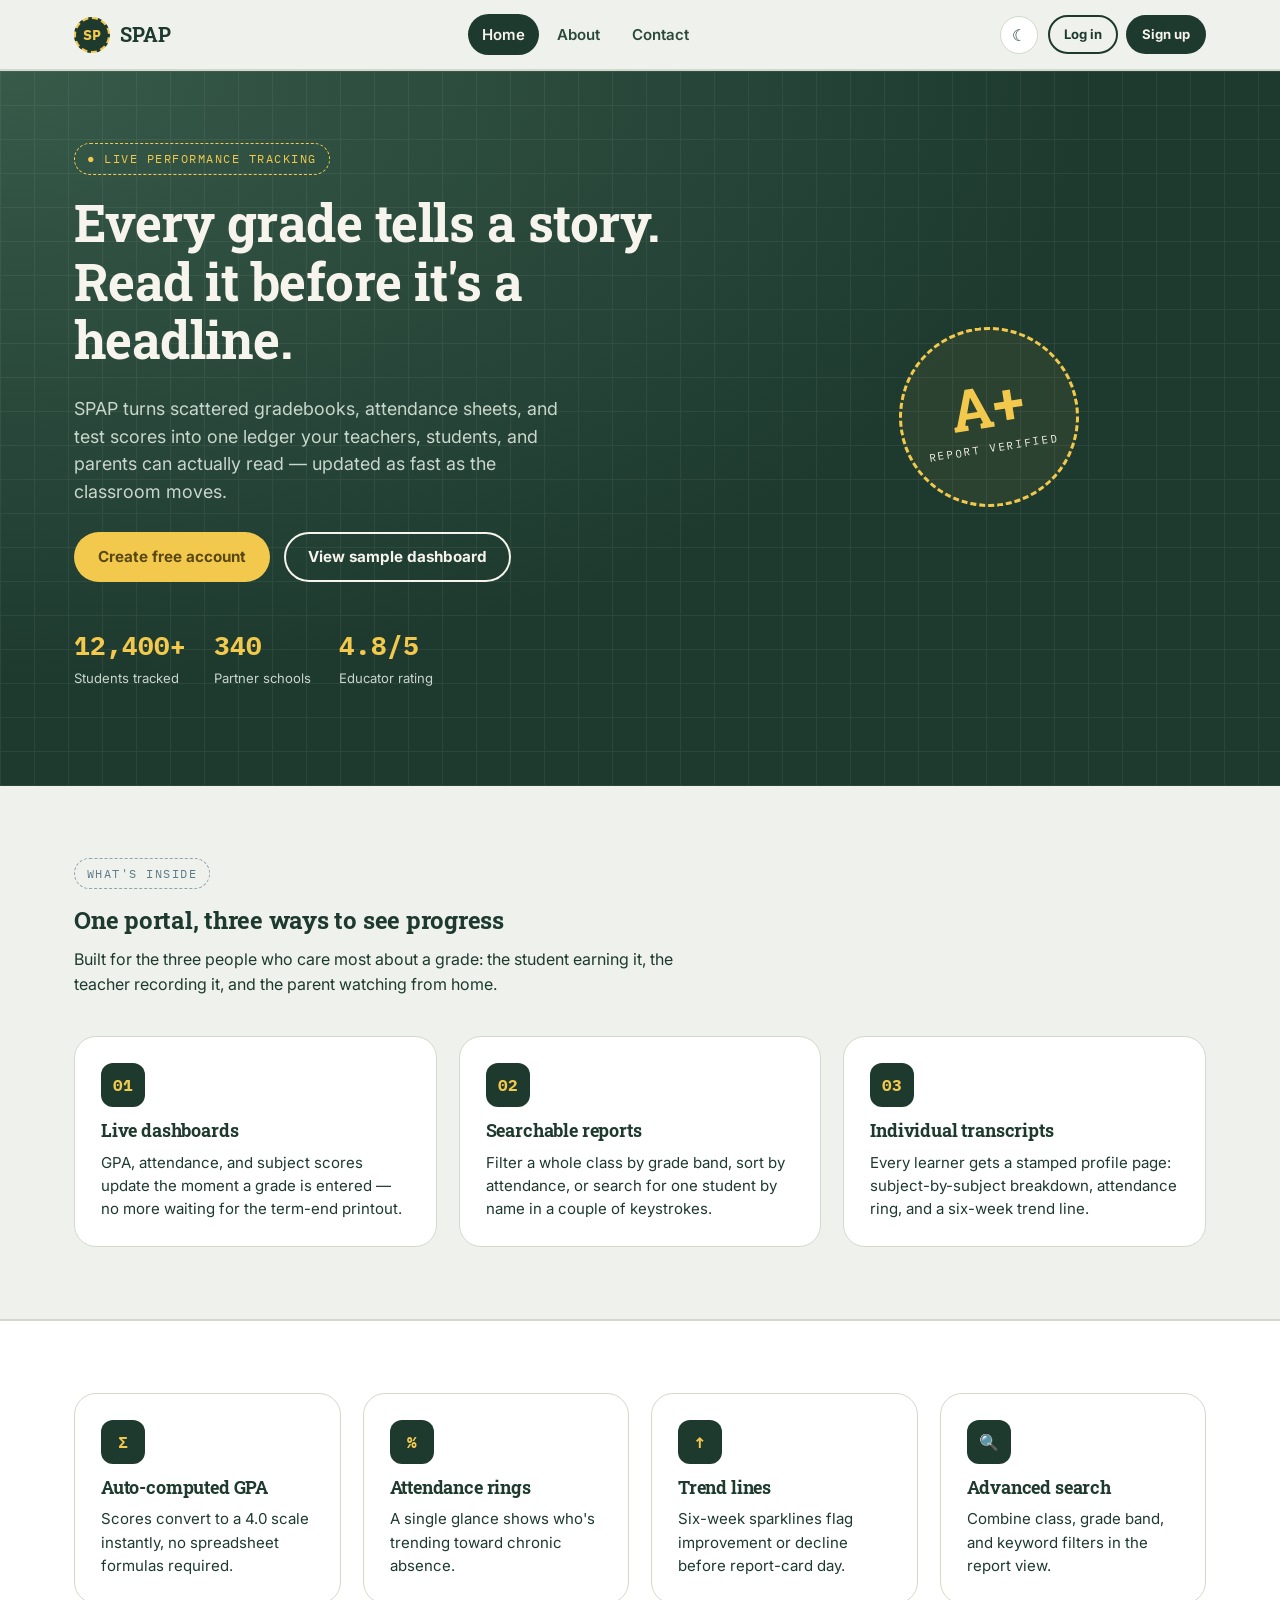
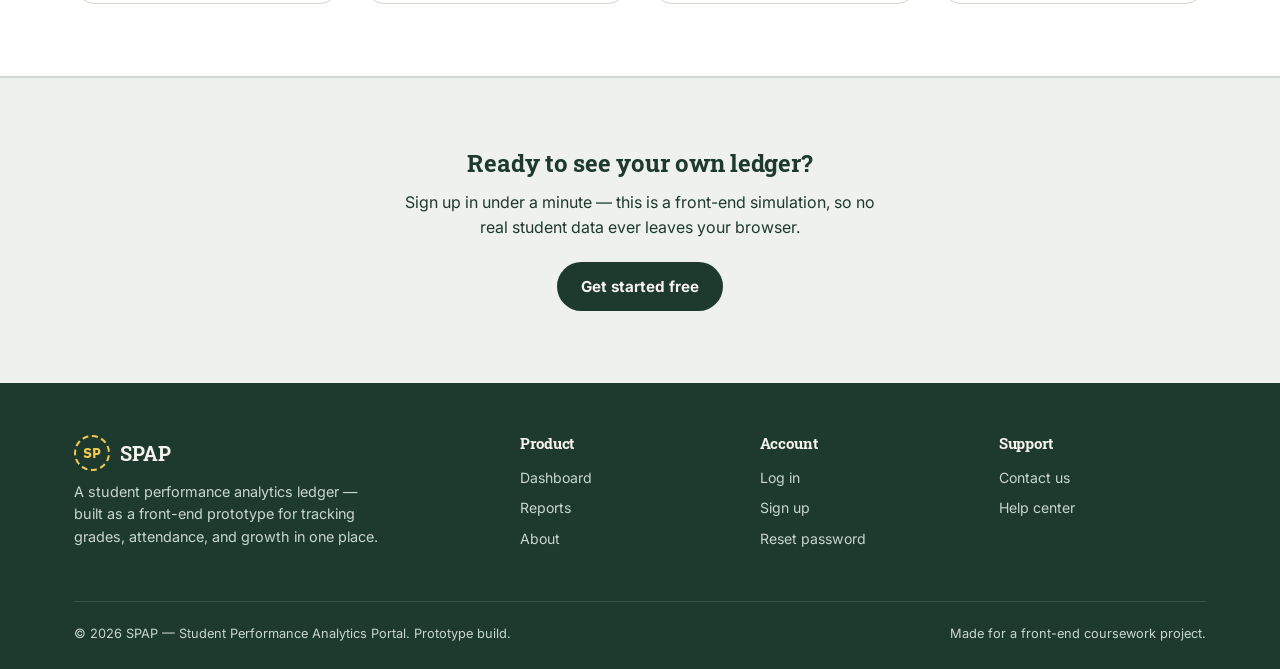
==== commit cdd26427: "More about dashboard" ====
--- a/index.html
+++ b/index.html
@@ -7,39 +7,85 @@
 <link rel="preconnect" href="https://fonts.googleapis.com">
 <link href="https://fonts.googleapis.com/css2?family=Roboto+Slab:wght@500;700&family=Inter:wght@400;500;600;700&family=IBM+Plex+Mono:wght@500;700&display=swap" rel="stylesheet">
 <link rel="stylesheet" href="style.css">
+<script>
+  /* Applied before paint to avoid a light-mode flash on load */
+  (function(){
+    var saved = localStorage.getItem('spap_theme');
+    var theme = saved || (window.matchMedia && window.matchMedia('(prefers-color-scheme: dark)').matches ? 'dark' : 'light');
+    document.documentElement.setAttribute('data-theme', theme);
+  })();
+</script>
 </head>
 <body>
-
+ 
+<a href="#main-content" class="skip-link">Skip to main content</a>
+ 
 <!-- ============================== NAV ============================== -->
-<nav class="site-nav">
+<nav class="site-nav" aria-label="Primary">
   <div class="nav-inner">
-    <a href="#/home" class="brand"><span class="brand-mark">SP</span> SPAP</a>
-
+    <a href="#/home" class="brand"><span class="brand-mark" aria-hidden="true">SP</span> SPAP</a>
+ 
     <ul class="nav-links" id="nav-links">
-      <li><a href="#/home" data-route="home">Home</a></li>
-      <li><a href="#/about" data-route="about">About</a></li>
-      <li><a href="#/dashboard" data-route="dashboard">Dashboard</a></li>
-      <li><a href="#/report" data-route="report">Reports</a></li>
-      <li><a href="#/contact" data-route="contact">Contact</a></li>
+      <li><a href="#/home" data-route="home" data-roles="guest,student,teacher,admin">Home</a></li>
+      <li><a href="#/about" data-route="about" data-roles="guest,student,teacher,admin">About</a></li>
+      <li><a href="#/dashboard" data-route="dashboard" data-roles="student,teacher,admin">Dashboard</a></li>
+      <li><a href="#/report" data-route="report" data-roles="student,teacher,admin">Reports</a></li>
+      <li><a href="#/contact" data-route="contact" data-roles="guest,student,teacher,admin">Contact</a></li>
     </ul>
-
+ 
     <div class="nav-actions">
-      <div class="nav-user" id="nav-user" style="display:none;">
-        <div class="nav-avatar" id="nav-avatar-initials">DU</div>
-        <span style="font-weight:600; font-size:.9rem;">Hi, <span id="nav-user-name">Student</span></span>
-        <button class="btn btn-outline btn-sm" id="logout-btn">Log out</button>
-      </div>
+      <button class="icon-btn theme-toggle" id="theme-toggle-btn" type="button" aria-label="Toggle dark mode" aria-pressed="false">
+        <span class="sun" aria-hidden="true">☀</span><span class="moon" aria-hidden="true">☾</span>
+      </button>
+ 
+      <div class="nav-user" id="nav-user" style="display:none; gap:8px; align-items:center;">
+ 
+        <div class="nav-popover-wrap">
+          <button class="icon-btn" id="notif-btn" type="button" aria-haspopup="true" aria-expanded="false" aria-label="Notifications">
+            🔔<span class="badge-dot" id="notif-count" hidden>0</span>
+          </button>
+          <div class="popover" id="notif-panel" role="menu" aria-label="Notifications">
+            <div class="popover-head">
+              <h4>Notifications</h4>
+              <button type="button" id="notif-mark-all">Mark all read</button>
+            </div>
+            <div class="notif-list" id="notif-list"></div>
+          </div>
+        </div>
+ 
+        <div class="nav-popover-wrap">
+          <button class="icon-btn account-nav-btn" id="account-btn" type="button" aria-haspopup="true" aria-expanded="false" aria-label="Account menu" style="border-radius:50%; padding:0; overflow:hidden;">
+            <span class="nav-avatar" id="nav-avatar-initials" style="width:100%; height:100%; border-radius:50%;">DU</span>
+          </button>
+          <div class="popover" id="account-panel" role="menu" aria-label="Account">
+            <div class="account-menu-header">
+              <span class="nav-avatar" id="account-panel-initials">DU</span>
+              <div>
+                <strong id="account-panel-name">Student</strong>
+                <span id="account-panel-role">Student</span>
+              </div>
+            </div>
+            <div class="account-menu">
+              <a href="#/account" data-route="account">⚙ Account settings</a>
+              <a href="#/dashboard" data-route="dashboard">▦ My dashboard</a>
+              <hr>
+              <button type="button" id="logout-btn" class="danger">⎋ Log out</button>
+            </div>
+          </div>
+        </div>
+      </div>
+ 
       <div id="nav-guest" style="display:flex; gap:8px;">
         <a href="#/login" class="btn btn-outline btn-sm">Log in</a>
         <a href="#/register" class="btn btn-dark btn-sm">Sign up</a>
       </div>
-      <button class="hamburger" id="hamburger-btn" aria-label="Toggle menu"><span></span><span></span><span></span></button>
+      <button class="hamburger" id="hamburger-btn" aria-label="Toggle menu" aria-expanded="false" aria-controls="nav-links"><span></span><span></span><span></span></button>
     </div>
   </div>
 </nav>
-
-<main>
-
+ 
+<main id="main-content">
+ 
 <!-- ============================== HOME ============================== -->
 <section class="view" id="view-home">
   <div class="hero">
@@ -63,13 +109,13 @@
       </div>
     </div>
   </div>
-
+ 
   <section class="section">
     <div class="container">
       <div class="section-head">
         <span class="eyebrow">What's inside</span>
         <h2>One portal, three ways to see progress</h2>
-        <p style="color:#4B5C55;">Built for the three people who care most about a grade: the student earning it, the teacher recording it, and the parent watching from home.</p>
+        <p style="color:var(--text-muted);">Built for the three people who care most about a grade: the student earning it, the teacher recording it, and the parent watching from home.</p>
       </div>
       <div class="grid grid-3">
         <div class="card">
@@ -90,7 +136,7 @@
       </div>
     </div>
   </section>
-
+ 
   <section class="section section-alt">
     <div class="container">
       <div class="grid grid-4">
@@ -101,16 +147,16 @@
       </div>
     </div>
   </section>
-
+ 
   <section class="section">
     <div class="container text-center">
       <h2>Ready to see your own ledger?</h2>
-      <p style="color:#4B5C55; max-width:50ch; margin:0 auto 22px;">Sign up in under a minute — this is a front-end simulation, so no real student data ever leaves your browser.</p>
+      <p style="color:var(--text-muted); max-width:50ch; margin:0 auto 22px;">Sign up in under a minute — this is a front-end simulation, so no real student data ever leaves your browser.</p>
       <a href="#/register" class="btn btn-dark">Get started free</a>
     </div>
   </section>
 </section>
-
+ 
 <!-- ============================== ABOUT ============================== -->
 <section class="view" id="view-about">
   <div class="about-hero">
@@ -120,15 +166,15 @@
       <p style="color:var(--chalk-dim); max-width:56ch;">SPAP started as a classroom spreadsheet that grew up. Today it's a lightweight analytics layer schools use to turn raw scores into a running conversation about student growth.</p>
     </div>
   </div>
-
+ 
   <section class="section">
     <div class="container grid grid-2">
       <div>
         <span class="badge-eyebrow">Our approach</span>
         <h2>Three principles guide every feature</h2>
-        <div class="value-row"><span class="num">01</span><div><h3 style="margin-bottom:4px;">Show, don't archive</h3><p style="margin:0;color:#4B5C55;">Data that only lives in a filing cabinet can't help anyone. Every score surfaces somewhere a teacher or student will actually look.</p></div></div>
-        <div class="value-row"><span class="num">02</span><div><h3 style="margin-bottom:4px;">Context over raw numbers</h3><p style="margin:0;color:#4B5C55;">An 82% means little alone. Trend lines and class rank give every score a story.</p></div></div>
-        <div class="value-row"><span class="num">03</span><div><h3 style="margin-bottom:4px;">Private by default</h3><p style="margin:0;color:#4B5C55;">This prototype keeps everything in your own browser's local storage — nothing is sent anywhere.</p></div></div>
+        <div class="value-row"><span class="num">01</span><div><h3 style="margin-bottom:4px;">Show, don't archive</h3><p style="margin:0;color:var(--text-muted);">Data that only lives in a filing cabinet can't help anyone. Every score surfaces somewhere a teacher or student will actually look.</p></div></div>
+        <div class="value-row"><span class="num">02</span><div><h3 style="margin-bottom:4px;">Context over raw numbers</h3><p style="margin:0;color:var(--text-muted);">An 82% means little alone. Trend lines and class rank give every score a story.</p></div></div>
+        <div class="value-row"><span class="num">03</span><div><h3 style="margin-bottom:4px;">Private by default</h3><p style="margin:0;color:var(--text-muted);">This prototype keeps everything in your own browser's local storage — nothing is sent anywhere.</p></div></div>
       </div>
       <div>
         <span class="badge-eyebrow">How the ledger came together</span>
@@ -141,7 +187,7 @@
       </div>
     </div>
   </section>
-
+ 
   <section class="section section-alt">
     <div class="container grid grid-3">
       <div class="card"><div class="icon-badge">🎓</div><h3>For students</h3><p>See exactly where a grade stands and which subject needs the next study session.</p></div>
@@ -150,40 +196,121 @@
     </div>
   </section>
 </section>
-
-<!-- ============================== DASHBOARD ============================== -->
+ 
+<!-- ============================== DASHBOARD (role-based) ============================== -->
 <section class="view" id="view-dashboard">
   <div class="container">
-    <div class="page-header">
-      <div>
-        <span class="badge-eyebrow">Student dashboard</span>
-        <h1>Welcome back, <span id="dash-welcome-name">Student</span></h1>
-        <p class="sub">Here's how this term is tracking so far.</p>
-      </div>
-      <div class="grade-stamp" id="dash-grade-stamp">A</div>
-    </div>
-
-    <div class="grid grid-4" id="dash-stat-grid"></div>
-
-    <div class="dash-grid">
-      <div class="card">
-        <h3 style="margin-bottom:16px;">Subject breakdown</h3>
-        <div id="dash-subject-list"></div>
-      </div>
-      <div class="card">
-        <h3 style="margin-bottom:16px;">Recent activity</h3>
-        <table class="data-table" style="min-width:auto;">
-          <tbody id="dash-activity-body"></tbody>
-        </table>
-      </div>
-    </div>
-
-    <div style="margin:26px 0 60px; text-align:right;">
-      <a href="#/report" class="btn btn-outline">View full class report →</a>
-    </div>
-  </div>
-</section>
-
+ 
+    <!-- ---------- STUDENT DASHBOARD ---------- -->
+    <div class="dash-role" id="dash-role-student">
+      <div class="page-header">
+        <div>
+          <span class="badge-eyebrow">Student dashboard</span>
+          <h1>Welcome back, <span id="dash-welcome-name">Student</span></h1>
+          <p class="sub">Here's how this term is tracking so far.</p>
+        </div>
+        <div class="grade-stamp" id="dash-grade-stamp">A</div>
+      </div>
+ 
+      <div class="grid grid-4" id="dash-stat-grid"></div>
+ 
+      <div class="dash-grid">
+        <div class="card">
+          <h3 style="margin-bottom:16px;">Subject breakdown</h3>
+          <div id="dash-subject-list"></div>
+        </div>
+        <div class="card">
+          <h3 style="margin-bottom:16px;">Recent activity</h3>
+          <table class="data-table" style="min-width:auto;">
+            <caption class="sr-only" style="position:absolute; left:-9999px;">Recent account activity</caption>
+            <tbody id="dash-activity-body"></tbody>
+          </table>
+        </div>
+      </div>
+ 
+      <div style="margin:26px 0 60px; text-align:right;">
+        <a href="#/report" class="btn btn-outline">View full class report →</a>
+      </div>
+    </div>
+ 
+    <!-- ---------- TEACHER DASHBOARD ---------- -->
+    <div class="dash-role" id="dash-role-teacher">
+      <div class="page-header">
+        <div>
+          <span class="badge-eyebrow">Teacher dashboard</span>
+          <h1>Welcome, <span id="teacher-welcome-name">Teacher</span></h1>
+          <p class="sub" id="teacher-classes-sub">Here's how your classes are performing.</p>
+        </div>
+        <span class="role-badge role-teacher">Teacher</span>
+      </div>
+ 
+      <div class="grid grid-4" id="teacher-stat-grid"></div>
+ 
+      <div class="card" style="margin-top:22px;">
+        <div class="toolbar" style="margin-top:0;">
+          <h3 style="margin:0; flex:1;">My students</h3>
+          <div class="search-box" style="max-width:280px;">
+            <input type="text" id="teacher-search" placeholder="Search my students…" aria-label="Search my students">
+          </div>
+        </div>
+        <div class="table-wrap" style="border:none;">
+          <table class="data-table" id="teacher-table">
+            <thead>
+              <tr>
+                <th>Student</th><th>Class</th><th>GPA</th><th>Average</th><th>Attendance</th>
+              </tr>
+            </thead>
+            <tbody id="teacher-table-body"></tbody>
+          </table>
+        </div>
+      </div>
+      <div style="height:60px;"></div>
+    </div>
+ 
+    <!-- ---------- ADMIN DASHBOARD ---------- -->
+    <div class="dash-role" id="dash-role-admin">
+      <div class="page-header">
+        <div>
+          <span class="badge-eyebrow">Administrator dashboard</span>
+          <h1>Welcome, <span id="admin-welcome-name">Admin</span></h1>
+          <p class="sub">School-wide performance at a glance.</p>
+        </div>
+        <span class="role-badge role-admin">Administrator</span>
+      </div>
+ 
+      <div class="grid grid-4" id="admin-stat-grid"></div>
+ 
+      <div class="dash-grid">
+        <div class="card">
+          <h3 style="margin-bottom:16px;">Average score by class</h3>
+          <div id="admin-class-list"></div>
+        </div>
+        <div class="card">
+          <h3 style="margin-bottom:16px;">Top performers</h3>
+          <table class="data-table" style="min-width:auto;">
+            <tbody id="admin-top-body"></tbody>
+          </table>
+        </div>
+      </div>
+ 
+      <div class="card" style="margin-top:22px;">
+        <h3 style="margin-bottom:4px;">Manage accounts</h3>
+        <p class="sub" style="margin-bottom:16px;">Registered users on this device (simulated — stored in local storage).</p>
+        <div class="table-wrap" style="border:none;">
+          <table class="data-table manage-table" id="admin-users-table">
+            <thead>
+              <tr><th>Name</th><th>Email</th><th>Role</th><th>Actions</th></tr>
+            </thead>
+            <tbody id="admin-users-body"></tbody>
+          </table>
+        </div>
+      </div>
+      <div style="height:60px;"></div>
+    </div>
+ 
+  </div>
+</section>
+ 
 <!-- ============================== REPORT ============================== -->
 <section class="view" id="view-report">
   <div class="container">
@@ -194,7 +321,7 @@
         <p class="sub" id="report-count">Loading students…</p>
       </div>
     </div>
-
+ 
     <div class="toolbar">
       <div class="search-box">
         <input type="text" id="report-search" placeholder="Search by student name or class…" aria-label="Search students">
@@ -203,7 +330,7 @@
         <option value="all">All classes</option>
       </select>
     </div>
-
+ 
     <div class="table-wrap">
       <table class="data-table" id="report-table">
         <thead>
@@ -223,15 +350,15 @@
         <p>Try a different name, or clear the class filter.</p>
       </div>
     </div>
-    <p style="color:#7A8B83; font-size:.85rem; margin:14px 0 60px;">Tip: click any row to open that student's full profile. Click a column header to sort.</p>
-  </div>
-</section>
-
+    <p style="color:var(--text-muted-soft); font-size:.85rem; margin:14px 0 60px;">Tip: click any row to open that student's full profile. Click a column header to sort.</p>
+  </div>
+</section>
+ 
 <!-- ============================== PROFILE ============================== -->
 <section class="view" id="view-profile">
   <div class="container">
     <button class="btn btn-outline btn-sm" id="profile-back-btn" style="margin-top:24px;">← Back to report</button>
-
+ 
     <div class="profile-header">
       <div class="profile-avatar" id="profile-avatar-initials">AK</div>
       <div class="profile-meta">
@@ -241,7 +368,7 @@
       <span class="pill pill-good mono" id="profile-gpa-badge" style="font-size:.9rem; padding:8px 16px;">GPA 0.00</span>
       <div class="grade-stamp" id="profile-grade-stamp" style="background:rgba(255,255,255,0.08); color:var(--chalk-yellow);">A</div>
     </div>
-
+ 
     <div class="dash-grid">
       <div class="card">
         <h3 style="margin-bottom:16px;">Subject performance</h3>
@@ -268,32 +395,32 @@
     <div style="height:60px;"></div>
   </div>
 </section>
-
+ 
 <!-- ============================== CONTACT ============================== -->
 <section class="view" id="view-contact">
   <div class="container section">
     <div class="section-head">
       <span class="eyebrow">Get in touch</span>
       <h1>Questions about your ledger?</h1>
-      <p style="color:#4B5C55;">Whether you're a teacher onboarding a class or a parent with a question about a grade, send a note and we'll route it to the right desk.</p>
-    </div>
-
+      <p style="color:var(--text-muted);">Whether you're a teacher onboarding a class or a parent with a question about a grade, send a note and we'll route it to the right desk.</p>
+    </div>
+ 
     <div class="contact-grid">
       <div>
         <div class="contact-info-item">
           <div class="icon-badge">✉</div>
-          <div><h3 style="margin-bottom:2px;">Email</h3><p style="margin:0;color:#4B5C55;">support@spap-portal.edu</p></div>
+          <div><h3 style="margin-bottom:2px;">Email</h3><p style="margin:0;color:var(--text-muted);">support@spap-portal.edu</p></div>
         </div>
         <div class="contact-info-item">
           <div class="icon-badge">☎</div>
-          <div><h3 style="margin-bottom:2px;">Phone</h3><p style="margin:0;color:#4B5C55;">+92 300 000 0000 (Mon–Fri, 9am–5pm)</p></div>
+          <div><h3 style="margin-bottom:2px;">Phone</h3><p style="margin:0;color:var(--text-muted);">+92 300 000 0000 (Mon–Fri, 9am–5pm)</p></div>
         </div>
         <div class="contact-info-item">
           <div class="icon-badge">⌂</div>
-          <div><h3 style="margin-bottom:2px;">Office</h3><p style="margin:0;color:#4B5C55;">Block C, Education Tower, Rawalpindi, Punjab</p></div>
-        </div>
-      </div>
-
+          <div><h3 style="margin-bottom:2px;">Office</h3><p style="margin:0;color:var(--text-muted);">Block C, Education Tower, Rawalpindi, Punjab</p></div>
+        </div>
+      </div>
+ 
       <form class="card" id="contact-form" novalidate>
         <div class="field" id="contact-name-field">
           <label for="contact-name">Full name</label>
@@ -315,15 +442,20 @@
     </div>
   </div>
 </section>
-
+ 
 <!-- ============================== LOGIN ============================== -->
 <section class="view" id="view-login">
   <div class="auth-wrap">
     <div class="auth-card">
       <div class="stamp-mini">SP</div>
       <h2>Log in to your ledger</h2>
-      <p style="color:#5B6C64; font-size:.9rem; margin-bottom:22px;">Use <strong>demo@spap.edu</strong> / <strong>Demo1234</strong> to explore, or create your own account.</p>
-
+      <p style="color:var(--text-muted); font-size:.9rem; margin-bottom:8px;">Try a role — or create your own account below.</p>
+      <div class="grid grid-3" style="gap:8px; margin-bottom:20px;">
+        <div class="card" style="padding:10px; text-align:center;"><span class="role-badge role-student" style="margin-bottom:6px;">Student</span><p class="hint" style="margin:0;">demo@spap.edu<br>Demo1234</p></div>
+        <div class="card" style="padding:10px; text-align:center;"><span class="role-badge role-teacher" style="margin-bottom:6px;">Teacher</span><p class="hint" style="margin:0;">teacher@spap.edu<br>Teacher123</p></div>
+        <div class="card" style="padding:10px; text-align:center;"><span class="role-badge role-admin" style="margin-bottom:6px;">Admin</span><p class="hint" style="margin:0;">admin@spap.edu<br>Admin123</p></div>
+      </div>
+ 
       <form id="login-form" novalidate>
         <div class="field" id="login-email-field">
           <label for="login-email">Email address</label>
@@ -348,15 +480,15 @@
     </div>
   </div>
 </section>
-
+ 
 <!-- ============================== REGISTER ============================== -->
 <section class="view" id="view-register">
   <div class="auth-wrap">
     <div class="auth-card">
       <div class="stamp-mini">SP</div>
       <h2>Create your account</h2>
-      <p style="color:#5B6C64; font-size:.9rem; margin-bottom:22px;">Takes less than a minute. All data stays in this browser.</p>
-
+      <p style="color:var(--text-muted); font-size:.9rem; margin-bottom:22px;">Takes less than a minute. All data stays in this browser.</p>
+ 
       <form id="register-form" novalidate>
         <div class="field" id="register-name-field">
           <label for="register-name">Full name</label>
@@ -368,6 +500,15 @@
           <input type="email" id="register-email" placeholder="you@example.com" autocomplete="username">
           <div class="error-msg">Enter a valid email address.</div>
         </div>
+        <div class="field" id="register-role-field">
+          <label for="register-role">I am a…</label>
+          <select id="register-role">
+            <option value="student">Student</option>
+            <option value="teacher">Teacher</option>
+            <option value="admin">Administrator</option>
+          </select>
+          <p class="hint">This is a prototype — pick any role to preview that dashboard.</p>
+        </div>
         <div class="field" id="register-password-field">
           <label for="register-password">Password</label>
           <div class="input-row">
@@ -388,15 +529,15 @@
     </div>
   </div>
 </section>
-
+ 
 <!-- ============================== FORGOT PASSWORD ============================== -->
 <section class="view" id="view-forgot">
   <div class="auth-wrap">
     <div class="auth-card">
       <div class="stamp-mini">?</div>
       <h2>Reset your password</h2>
-      <p style="color:#5B6C64; font-size:.9rem; margin-bottom:22px;">Enter the email on your account and we'll simulate sending reset instructions.</p>
-
+      <p style="color:var(--text-muted); font-size:.9rem; margin-bottom:22px;">Enter the email on your account and we'll simulate sending reset instructions.</p>
+ 
       <form id="forgot-form" novalidate>
         <div class="field" id="forgot-email-field">
           <label for="forgot-email">Email address</label>
@@ -409,15 +550,15 @@
     </div>
   </div>
 </section>
-
+ 
 <!-- ============================== RESET PASSWORD ============================== -->
 <section class="view" id="view-reset">
   <div class="auth-wrap">
     <div class="auth-card">
       <div class="stamp-mini">✓</div>
       <h2>Choose a new password</h2>
-      <p style="color:#5B6C64; font-size:.9rem; margin-bottom:22px;">This simulates the screen a reset-link would open.</p>
-
+      <p style="color:var(--text-muted); font-size:.9rem; margin-bottom:22px;">This simulates the screen a reset-link would open.</p>
+ 
       <form id="reset-form" novalidate>
         <div class="field" id="reset-password-field">
           <label for="reset-password">New password</label>
@@ -439,9 +580,112 @@
     </div>
   </div>
 </section>
-
+ 
+<!-- ============================== ACCOUNT / PROFILE MANAGEMENT ============================== -->
+<section class="view" id="view-account">
+  <div class="container">
+    <div class="page-header">
+      <div>
+        <span class="badge-eyebrow">Account</span>
+        <h1>Profile &amp; settings</h1>
+        <p class="sub">Manage your personal info, password, and preferences.</p>
+      </div>
+    </div>
+ 
+    <div class="account-grid">
+      <div class="card account-side">
+        <div class="profile-avatar" id="account-avatar-initials">DU</div>
+        <h3 id="account-side-name">Student Name</h3>
+        <span class="role-badge role-student" id="account-side-role">Student</span>
+        <div class="settings-tabgroup" role="tablist" aria-label="Account settings sections">
+          <button type="button" class="active" role="tab" aria-selected="true" data-tab="profile">👤 Profile info</button>
+          <button type="button" role="tab" aria-selected="false" data-tab="security">🔒 Security</button>
+          <button type="button" role="tab" aria-selected="false" data-tab="preferences">🎛 Preferences</button>
+        </div>
+      </div>
+ 
+      <div>
+        <!-- Profile info -->
+        <div class="card settings-section active" id="settings-profile" role="tabpanel">
+          <h3 style="margin-bottom:16px;">Profile information</h3>
+          <form id="account-profile-form" novalidate>
+            <div class="field" id="account-name-field">
+              <label for="account-name">Full name</label>
+              <input type="text" id="account-name" autocomplete="name">
+              <div class="error-msg">Enter your full name.</div>
+            </div>
+            <div class="field" id="account-email-field">
+              <label for="account-email">Email address</label>
+              <input type="email" id="account-email" autocomplete="username">
+              <div class="error-msg">Enter a valid email address.</div>
+            </div>
+            <div class="field">
+              <label for="account-role">Role</label>
+              <input type="text" id="account-role" disabled>
+              <p class="hint">Roles are assigned by an administrator in this prototype.</p>
+            </div>
+            <button type="submit" class="btn btn-dark">Save changes</button>
+          </form>
+        </div>
+ 
+        <!-- Security -->
+        <div class="card settings-section" id="settings-security" role="tabpanel">
+          <h3 style="margin-bottom:16px;">Change password</h3>
+          <form id="account-security-form" novalidate>
+            <div class="field" id="account-current-field">
+              <label for="account-current-password">Current password</label>
+              <input type="password" id="account-current-password" autocomplete="current-password">
+              <div class="error-msg">Enter your current password.</div>
+            </div>
+            <div class="field" id="account-new-field">
+              <label for="account-new-password">New password</label>
+              <div class="input-row">
+                <input type="password" id="account-new-password" autocomplete="new-password">
+                <button type="button" class="toggle-pass">Show</button>
+              </div>
+              <div class="strength-meter" id="account-new-strength"><span></span><span></span><span></span><span></span></div>
+              <div class="error-msg">Password must be at least 6 characters.</div>
+            </div>
+            <div class="field" id="account-confirm-field">
+              <label for="account-confirm-password">Confirm new password</label>
+              <input type="password" id="account-confirm-password" autocomplete="new-password">
+              <div class="error-msg">Passwords do not match.</div>
+            </div>
+            <button type="submit" class="btn btn-dark">Update password</button>
+          </form>
+        </div>
+ 
+        <!-- Preferences -->
+        <div class="card settings-section" id="settings-preferences" role="tabpanel">
+          <h3 style="margin-bottom:16px;">Appearance</h3>
+          <div class="theme-pref-row" role="radiogroup" aria-label="Theme preference">
+            <label><input type="radio" name="theme-pref" value="light"><span>☀ Light</span></label>
+            <label><input type="radio" name="theme-pref" value="dark"><span>☾ Dark</span></label>
+            <label><input type="radio" name="theme-pref" value="system"><span>🖥 System</span></label>
+          </div>
+ 
+          <h3 style="margin:26px 0 4px;">Notifications</h3>
+          <div class="switch-row">
+            <div><strong>Grade updates</strong><p class="hint" style="margin:2px 0 0;">Get notified when a new score is posted.</p></div>
+            <label class="switch"><input type="checkbox" id="pref-grade-notifs" checked><span class="track"></span></label>
+          </div>
+          <div class="switch-row">
+            <div><strong>Attendance alerts</strong><p class="hint" style="margin:2px 0 0;">Get notified about attendance changes.</p></div>
+            <label class="switch"><input type="checkbox" id="pref-attendance-notifs" checked><span class="track"></span></label>
+          </div>
+          <div class="switch-row">
+            <div><strong>Product announcements</strong><p class="hint" style="margin:2px 0 0;">Occasional news about SPAP itself.</p></div>
+            <label class="switch"><input type="checkbox" id="pref-news-notifs"><span class="track"></span></label>
+          </div>
+        </div>
+      </div>
+    </div>
+    <div style="height:60px;"></div>
+  </div>
+</section>
+ 
 </main>
-
+ 
 <!-- ============================== FOOTER ============================== -->
 <footer class="site-footer">
   <div class="container">
@@ -469,9 +713,9 @@
     </div>
   </div>
 </footer>
-
+ 
 <div id="toast-region" aria-live="polite"></div>
-
+ 
 <script src="java.js"></script>
 </body>
-</html>
+</html>
--- a/style.css
+++ b/style.css
@@ -23,6 +23,14 @@
   --shadow-soft:  0 10px 30px rgba(30,58,47,0.10);
   --shadow-lift:  0 16px 40px rgba(30,58,47,0.16);
 
+  /* -- fixed brand surface: hero/footer/badges stay this dark green in
+     BOTH themes on purpose (thematic anchor), so it does not use --ink,
+     which itself flips between themes -- */
+  --surface-dark: #1E3A2F;
+  --nav-bg:       rgba(238,241,236,0.92);
+  --text-muted:   var(--text-muted);
+  --text-muted-soft:var(--text-muted-soft);
+
   /* -- type tokens -- */
   --font-display: "Roboto Slab", Georgia, serif;
   --font-body:    "Inter", -apple-system, Segoe UI, sans-serif;
@@ -31,6 +39,40 @@
   --radius-sm: 6px;
   --radius-md: 12px;
   --radius-lg: 22px;
+
+  color-scheme: light;
+}
+
+/* ==========================================================================
+   Dark theme — toggled via [data-theme="dark"] on <html>.
+   Only surface/text tokens flip; --surface-dark stays constant so hero,
+   footer, and badges keep their brand look in both modes.
+   ========================================================================== */
+[data-theme="dark"]{
+  --ink:          #EAF1EC;
+  --ink-soft:     #C9D6CC;
+  --ink-softer:   #9FB6A8;
+  --paper:        #121C17;
+  --paper-raised: #1B2822;
+  --paper-line:   #2E3F36;
+  --chalk-dim:    #C9D6CC;
+  --slate:        #8FC0CC;
+  --slate-dim:    #4C6169;
+  --grade-good:   #57B39E;
+  --grade-warn:   #E0A94A;
+  --grade-bad:    #E07A66;
+  --shadow-soft:  0 10px 30px rgba(0,0,0,0.45);
+  --shadow-lift:  0 16px 44px rgba(0,0,0,0.6);
+  --nav-bg:       rgba(18,28,23,0.88);
+  --text-muted:   #A9BDB0;
+  --text-muted-soft:#7E9488;
+  color-scheme: dark;
+}
+
+/* smooth theme transition */
+body, .card, .site-nav, .table-wrap, .field input, .field select, .field textarea,
+.auth-card, .notif-panel, .account-nav-btn{
+  transition: background-color .25s ease, color .25s ease, border-color .25s ease, box-shadow .25s ease;
 }
 
 *,*::before,*::after{ box-sizing:border-box; }
@@ -68,7 +110,7 @@
    ========================================================================== */
 .site-nav{
   position:sticky; top:0; z-index:100;
-  background:rgba(238,241,236,0.92);
+  background:var(--nav-bg);
   backdrop-filter:blur(8px);
   border-bottom:2px solid var(--paper-line);
 }
@@ -79,7 +121,7 @@
 .brand{ display:flex; align-items:center; gap:10px; font-family:var(--font-display); font-weight:700; font-size:1.25rem; }
 .brand-mark{
   width:36px; height:36px; border-radius:50%;
-  background:var(--ink); color:var(--chalk-yellow);
+  background:var(--surface-dark); color:var(--chalk-yellow);
   display:flex; align-items:center; justify-content:center;
   font-family:var(--font-mono); font-weight:700; font-size:.95rem;
   border:2px dashed var(--chalk-yellow);
@@ -91,7 +133,7 @@
   transition:background .18s ease, color .18s ease;
 }
 .nav-links a:hover{ background:var(--paper-raised); }
-.nav-links a.active{ background:var(--ink); color:var(--chalk); }
+.nav-links a.active{ background:var(--surface-dark); color:var(--chalk); }
 .nav-actions{ display:flex; align-items:center; gap:10px; }
 .nav-user{ display:flex; align-items:center; gap:8px; }
 .nav-avatar{
@@ -116,10 +158,10 @@
 .btn:active{ transform:translateY(1px) scale(.99); }
 .btn-primary{ background:var(--chalk-yellow); color:var(--chalk-yellow-ink); }
 .btn-primary:hover{ box-shadow:var(--shadow-soft); transform:translateY(-2px); }
-.btn-dark{ background:var(--ink); color:var(--chalk); }
+.btn-dark{ background:var(--surface-dark); color:var(--chalk); }
 .btn-dark:hover{ background:var(--ink-soft); transform:translateY(-2px); }
 .btn-outline{ background:transparent; border-color:var(--ink); color:var(--ink); }
-.btn-outline:hover{ background:var(--ink); color:var(--chalk); }
+.btn-outline:hover{ background:var(--surface-dark); color:var(--chalk); }
 .btn-outline.light{ border-color:var(--chalk); color:var(--chalk); }
 .btn-outline.light:hover{ background:var(--chalk); color:var(--ink); }
 .btn-block{ width:100%; }
@@ -197,16 +239,16 @@
 }
 .card:hover{ transform:translateY(-4px); box-shadow:var(--shadow-soft); border-color:var(--slate-dim); }
 .card .icon-badge{
-  width:44px; height:44px; border-radius:12px; background:var(--ink); color:var(--chalk-yellow);
+  width:44px; height:44px; border-radius:12px; background:var(--surface-dark); color:var(--chalk-yellow);
   display:flex; align-items:center; justify-content:center; font-family:var(--font-mono); font-weight:700; margin-bottom:14px;
 }
 .card h3{ font-size:1.1rem; }
-.card p{ color:#4B5C55; font-size:.94rem; margin-bottom:0; }
+.card p{ color:var(--text-muted); font-size:.94rem; margin-bottom:0; }
 
 /* ==========================================================================
    About page
    ========================================================================== */
-.about-hero{ background:var(--ink); color:var(--chalk); padding:56px 0; }
+.about-hero{ background:var(--surface-dark); color:var(--chalk); padding:56px 0; }
 .value-row{ display:flex; gap:16px; align-items:flex-start; padding:18px 0; border-bottom:1px dashed var(--paper-line); }
 .value-row:last-child{ border-bottom:none; }
 .value-row .num{ font-family:var(--font-mono); color:var(--slate); font-weight:700; min-width:32px; }
@@ -224,17 +266,17 @@
   padding:34px 0 8px; display:flex; justify-content:space-between; align-items:flex-end; flex-wrap:wrap; gap:14px;
 }
 .page-header h1{ font-size:1.9rem; }
-.page-header .sub{ color:#5B6C64; margin:0; }
+.page-header .sub{ color:var(--text-muted); margin:0; }
 .stat-card{ position:relative; overflow:hidden; }
 .stat-card .stat-top{ display:flex; justify-content:space-between; align-items:flex-start; }
 .stat-card .stat-value{ font-family:var(--font-mono); font-size:2.1rem; font-weight:700; margin:8px 0 2px; }
-.stat-card .stat-label{ color:#5B6C64; font-size:.86rem; }
+.stat-card .stat-label{ color:var(--text-muted); font-size:.86rem; }
 .stat-trend{ font-family:var(--font-mono); font-size:.78rem; padding:3px 9px; border-radius:999px; font-weight:700; }
 .trend-up{ background:rgba(62,142,126,0.15); color:var(--grade-good); }
 .trend-down{ background:rgba(176,80,63,0.15); color:var(--grade-bad); }
 .trend-flat{ background:rgba(93,124,136,0.15); color:var(--slate); }
 .progress-track{ height:8px; background:var(--paper-line); border-radius:999px; overflow:hidden; margin-top:14px; }
-.progress-fill{ height:100%; background:var(--ink); border-radius:999px; width:0; transition:width 1s cubic-bezier(.22,.9,.3,1); }
+.progress-fill{ height:100%; background:var(--slate); border-radius:999px; width:0; transition:width 1s cubic-bezier(.22,.9,.3,1); }
 
 .dash-grid{ display:grid; grid-template-columns:2fr 1fr; gap:22px; margin-top:26px; }
 
@@ -278,16 +320,16 @@
 .pill-bad{ background:rgba(176,80,63,0.15); color:var(--grade-bad); }
 .name-cell{ display:flex; align-items:center; gap:10px; font-weight:600; }
 .mini-avatar{
-  width:32px; height:32px; border-radius:50%; background:var(--ink); color:var(--chalk-yellow);
+  width:32px; height:32px; border-radius:50%; background:var(--surface-dark); color:var(--chalk-yellow);
   display:flex; align-items:center; justify-content:center; font-family:var(--font-mono); font-size:.72rem; font-weight:700; flex:none;
 }
-.empty-state{ text-align:center; padding:48px 20px; color:#5B6C64; }
+.empty-state{ text-align:center; padding:48px 20px; color:var(--text-muted); }
 
 /* ==========================================================================
    Profile / report layout
    ========================================================================== */
 .profile-header{
-  display:flex; gap:22px; align-items:center; background:var(--ink); color:var(--chalk);
+  display:flex; gap:22px; align-items:center; background:var(--surface-dark); color:var(--chalk);
   border-radius:var(--radius-lg); padding:28px; margin-top:22px; flex-wrap:wrap;
 }
 .profile-avatar{
@@ -307,7 +349,7 @@
 .ring-wrap{ display:flex; align-items:center; justify-content:center; flex-direction:column; gap:6px; }
 .ring-wrap svg{ transform:rotate(-90deg); }
 .ring-value{ font-family:var(--font-mono); font-weight:700; font-size:1.5rem; margin-top:-96px; }
-.ring-label{ font-size:.78rem; color:#5B6C64; margin-top:60px; }
+.ring-label{ font-size:.78rem; color:var(--text-muted); margin-top:60px; }
 
 /* ==========================================================================
    Forms (auth + contact)
@@ -334,12 +376,12 @@
 .field .error-msg{ display:none; color:var(--grade-bad); font-size:.8rem; margin-top:5px; font-weight:600; }
 .field.error .error-msg{ display:block; animation:shake .3s ease; }
 @keyframes shake{ 0%,100%{ transform:translateX(0); } 25%{ transform:translateX(-4px); } 75%{ transform:translateX(4px); } }
-.field .hint{ font-size:.78rem; color:#7A8B83; margin-top:5px; }
+.field .hint{ font-size:.78rem; color:var(--text-muted-soft); margin-top:5px; }
 .toggle-pass{ position:absolute; right:12px; top:50%; transform:translateY(-50%); background:none; border:none; font-size:.78rem; font-weight:700; color:var(--slate); padding:4px; }
 .form-foot{ display:flex; justify-content:space-between; align-items:center; margin-top:6px; font-size:.86rem; }
 .checkbox-row{ display:flex; align-items:center; gap:8px; font-size:.88rem; }
 .checkbox-row input{ width:auto; }
-.auth-switch{ text-align:center; margin-top:20px; font-size:.9rem; color:#5B6C64; }
+.auth-switch{ text-align:center; margin-top:20px; font-size:.9rem; color:var(--text-muted); }
 .auth-switch a{ color:var(--slate); font-weight:700; }
 .strength-meter{ display:flex; gap:4px; margin-top:8px; }
 .strength-meter span{ height:4px; flex:1; background:var(--paper-line); border-radius:2px; transition:background .2s ease; }
@@ -356,7 +398,7 @@
    ========================================================================== */
 #toast-region{ position:fixed; bottom:22px; right:22px; display:flex; flex-direction:column; gap:10px; z-index:1000; }
 .toast{
-  background:var(--ink); color:var(--chalk); padding:13px 20px; border-radius:var(--radius-md); font-size:.9rem; font-weight:600;
+  background:var(--surface-dark); color:var(--chalk); padding:13px 20px; border-radius:var(--radius-md); font-size:.9rem; font-weight:600;
   box-shadow:var(--shadow-lift); display:flex; align-items:center; gap:10px; animation:toastIn .25s ease both; max-width:320px;
 }
 .toast.success{ border-left:4px solid var(--grade-good); }
@@ -367,13 +409,122 @@
 /* ==========================================================================
    Footer
    ========================================================================== */
-.site-footer{ background:var(--ink); color:var(--chalk-dim); padding:52px 0 26px; margin-top:0; }
+.site-footer{ background:var(--surface-dark); color:var(--chalk-dim); padding:52px 0 26px; margin-top:0; }
 .footer-grid{ display:grid; grid-template-columns:2fr 1fr 1fr 1fr; gap:32px; }
 .footer-grid h4{ color:var(--chalk); font-size:.95rem; margin-bottom:14px; }
 .footer-grid ul{ list-style:none; margin:0; padding:0; display:flex; flex-direction:column; gap:9px; font-size:.88rem; }
 .footer-grid ul a:hover{ color:var(--chalk-yellow); }
 .footer-bottom{ display:flex; justify-content:space-between; flex-wrap:wrap; gap:10px; margin-top:38px; padding-top:22px; border-top:1px solid rgba(255,255,255,0.12); font-size:.8rem; }
 .footer-brand p{ color:var(--chalk-dim); font-size:.9rem; max-width:34ch; }
+
+/* ==========================================================================
+   Accessibility: skip link
+   ========================================================================== */
+.skip-link{
+  position:absolute; left:12px; top:-48px; z-index:1200;
+  background:var(--chalk-yellow); color:var(--chalk-yellow-ink); font-weight:700;
+  padding:10px 16px; border-radius:8px; transition:top .18s ease;
+}
+.skip-link:focus{ top:12px; }
+
+/* ==========================================================================
+   Nav icon buttons: theme toggle, notification bell, avatar dropdown
+   ========================================================================== */
+.icon-btn{
+  position:relative; width:38px; height:38px; border-radius:50%; border:1.5px solid var(--paper-line);
+  background:var(--paper-raised); color:var(--ink); display:flex; align-items:center; justify-content:center;
+  font-size:1rem; transition:border-color .15s ease, transform .15s ease, background .15s ease;
+}
+.icon-btn:hover{ border-color:var(--slate-dim); transform:translateY(-1px); }
+.icon-btn .badge-dot{
+  position:absolute; top:-3px; right:-3px; min-width:16px; height:16px; padding:0 3px; border-radius:999px;
+  background:var(--grade-bad); color:#fff; font-size:.62rem; font-weight:700; font-family:var(--font-mono);
+  display:flex; align-items:center; justify-content:center; border:2px solid var(--paper);
+}
+.theme-toggle .sun{ display:none; }
+.theme-toggle .moon{ display:inline; }
+[data-theme="dark"] .theme-toggle .sun{ display:inline; }
+[data-theme="dark"] .theme-toggle .moon{ display:none; }
+
+.nav-popover-wrap{ position:relative; }
+.popover{
+  position:absolute; top:calc(100% + 10px); right:0; width:300px; max-width:88vw;
+  background:var(--paper-raised); border:1.5px solid var(--paper-line); border-radius:var(--radius-md);
+  box-shadow:var(--shadow-lift); padding:8px; z-index:200;
+  opacity:0; visibility:hidden; transform:translateY(-8px); transition:opacity .16s ease, transform .16s ease, visibility .16s;
+}
+.popover.open{ opacity:1; visibility:visible; transform:translateY(0); }
+.popover-head{ display:flex; justify-content:space-between; align-items:center; padding:10px 10px 8px; border-bottom:1px solid var(--paper-line); }
+.popover-head h4{ margin:0; font-size:.92rem; }
+.popover-head button{ background:none; border:none; color:var(--slate); font-weight:700; font-size:.76rem; }
+
+.account-menu a, .account-menu button{
+  display:flex; align-items:center; gap:10px; width:100%; padding:10px 10px; border-radius:8px; border:none; background:none;
+  text-align:left; font-size:.9rem; font-weight:600; color:var(--ink);
+}
+.account-menu a:hover, .account-menu button:hover{ background:var(--paper); }
+.account-menu .role-tag{ font-family:var(--font-mono); font-size:.68rem; color:var(--slate); text-transform:uppercase; letter-spacing:.06em; }
+.account-menu-header{ display:flex; gap:10px; align-items:center; padding:8px 10px 12px; border-bottom:1px solid var(--paper-line); margin-bottom:6px; }
+.account-menu-header .nav-avatar{ width:38px; height:38px; font-size:.85rem; }
+.account-menu-header strong{ display:block; font-size:.88rem; }
+.account-menu-header span{ font-size:.76rem; color:var(--text-muted); }
+.account-menu hr{ border:none; border-top:1px solid var(--paper-line); margin:6px 0; }
+.account-menu button.danger{ color:var(--grade-bad); }
+
+.notif-list{ max-height:340px; overflow-y:auto; padding:4px; }
+.notif-item{ display:flex; gap:10px; padding:11px 8px; border-radius:8px; align-items:flex-start; }
+.notif-item:hover{ background:var(--paper); }
+.notif-item .dot{ width:8px; height:8px; border-radius:50%; background:var(--slate); margin-top:6px; flex:none; }
+.notif-item.read .dot{ background:transparent; }
+.notif-item .body p{ margin:0 0 2px; font-size:.86rem; font-weight:600; }
+.notif-item .body span{ font-size:.76rem; color:var(--text-muted); }
+.notif-empty{ text-align:center; padding:30px 14px; color:var(--text-muted); font-size:.88rem; }
+
+/* ==========================================================================
+   Role badges + role-based dashboard layout
+   ========================================================================== */
+.role-badge{ display:inline-flex; align-items:center; gap:6px; padding:4px 12px; border-radius:999px; font-family:var(--font-mono); font-size:.72rem; font-weight:700; text-transform:uppercase; letter-spacing:.05em; }
+.role-admin{ background:rgba(176,80,63,0.15); color:var(--grade-bad); }
+.role-teacher{ background:rgba(93,124,136,0.18); color:var(--slate); }
+.role-student{ background:rgba(62,142,126,0.15); color:var(--grade-good); }
+
+.dash-role{ display:none; }
+.dash-role.active{ display:block; animation:viewIn .35s ease both; }
+
+.manage-table td, .manage-table th{ font-size:.86rem; }
+.row-actions{ display:flex; gap:6px; }
+.row-actions button{ background:none; border:1.5px solid var(--paper-line); border-radius:6px; padding:5px 9px; font-size:.76rem; font-weight:700; color:var(--ink); }
+.row-actions button:hover{ border-color:var(--grade-bad); color:var(--grade-bad); }
+
+/* ==========================================================================
+   Account / profile management page
+   ========================================================================== */
+.account-grid{ display:grid; grid-template-columns:280px 1fr; gap:24px; align-items:flex-start; margin-top:26px; }
+.account-side{ text-align:center; }
+.account-side .profile-avatar{ margin:0 auto 14px; width:88px; height:88px; font-size:1.7rem; background:var(--surface-dark); color:var(--chalk-yellow); }
+.account-side h3{ margin-bottom:2px; }
+.settings-tabgroup{ display:flex; flex-direction:column; gap:6px; margin-top:20px; }
+.settings-tabgroup button{
+  text-align:left; padding:10px 14px; border-radius:10px; border:1.5px solid transparent; background:none; font-weight:600; font-size:.88rem; color:var(--ink);
+}
+.settings-tabgroup button.active{ background:var(--paper); border-color:var(--paper-line); color:var(--slate); }
+.settings-section{ display:none; }
+.settings-section.active{ display:block; }
+.theme-pref-row{ display:flex; gap:10px; flex-wrap:wrap; }
+.theme-pref-row label{
+  flex:1; min-width:110px; border:1.5px solid var(--paper-line); border-radius:10px; padding:12px; text-align:center; cursor:pointer; font-weight:600; font-size:.85rem;
+}
+.theme-pref-row input{ display:none; }
+.theme-pref-row input:checked + span{ color:var(--slate); }
+.theme-pref-row label:has(input:checked){ border-color:var(--slate); background:var(--paper); }
+.switch-row{ display:flex; align-items:center; justify-content:space-between; padding:12px 0; border-bottom:1px dashed var(--paper-line); }
+.switch-row:last-child{ border-bottom:none; }
+.switch{ position:relative; width:42px; height:24px; flex:none; }
+.switch input{ opacity:0; width:0; height:0; }
+.switch .track{ position:absolute; inset:0; background:var(--paper-line); border-radius:999px; transition:.2s; cursor:pointer; }
+.switch .track::before{ content:""; position:absolute; width:18px; height:18px; left:3px; top:3px; background:#fff; border-radius:50%; transition:.2s; box-shadow:0 1px 3px rgba(0,0,0,0.3); }
+.switch input:checked + .track{ background:var(--grade-good); }
+.switch input:checked + .track::before{ transform:translateX(18px); }
 
 /* ==========================================================================
    Utility
@@ -410,4 +561,10 @@
   .page-header{ flex-direction:column; align-items:flex-start; }
   .profile-header{ flex-direction:column; text-align:center; justify-content:center; }
   .subject-row .subj-name{ width:84px; font-size:.82rem; }
-}
+  .account-grid{ grid-template-columns:1fr; }
+  .popover{ position:fixed; top:64px; right:10px; left:10px; width:auto; max-width:none; }
+}
+@media (max-width: 420px){
+  .nav-actions{ gap:6px; }
+  .icon-btn{ width:34px; height:34px; }
+}
